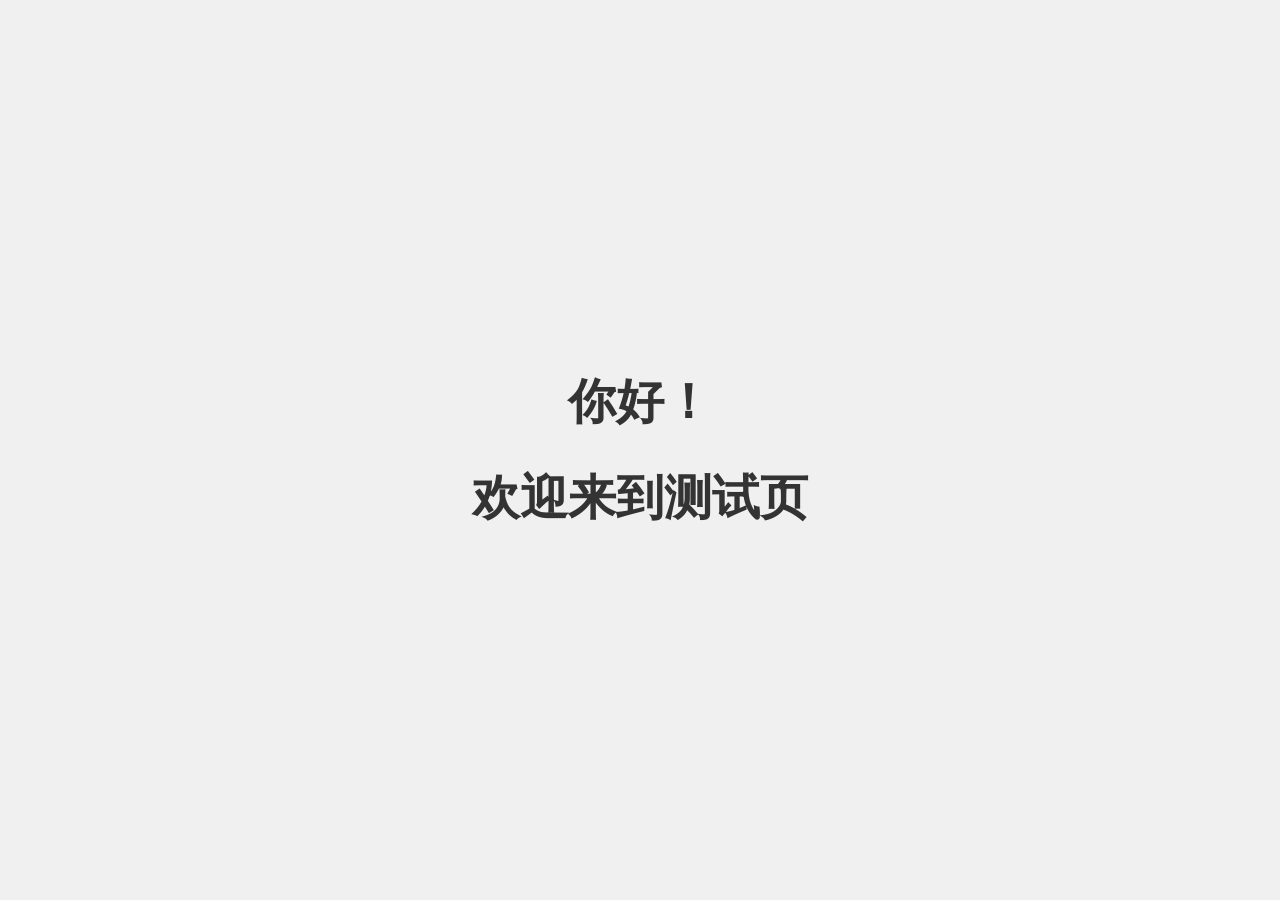
==== index.html @ 502484eb "Update index.html" ====
<!DOCTYPE html>
<html lang="zh-CN">
<head>
    <link rel="stylesheet" href="https://example.com/css/main.css">
    <meta charset="UTF-8">
    <meta name="viewport" content="width=device-width, initial-scale=1.0">
    <title>首页</title>
    <style>
        body, html {
            height: 100%;
            margin: 0;
            font-family: Arial, sans-serif;
            display: flex;
            justify-content: center;
            align-items: center;
            background-color: #f0f0f0;
        }
        .container {
            text-align: center;
        }
        .container h1 {
            font-size: 3em;
            color: #333;
        }
        @media (max-width: 768px) {
            .container h1 {
                font-size: 2em;
            }
        }
        @media (max-width: 480px) {
            .container h1 {
                font-size: 1.5em;
            }
        }
    </style>
</head>
<body>
    <div class="container">
        <h1>你好！</h1>
<h1>欢迎来到测试页</h1>
    </div>
</body>
</html>
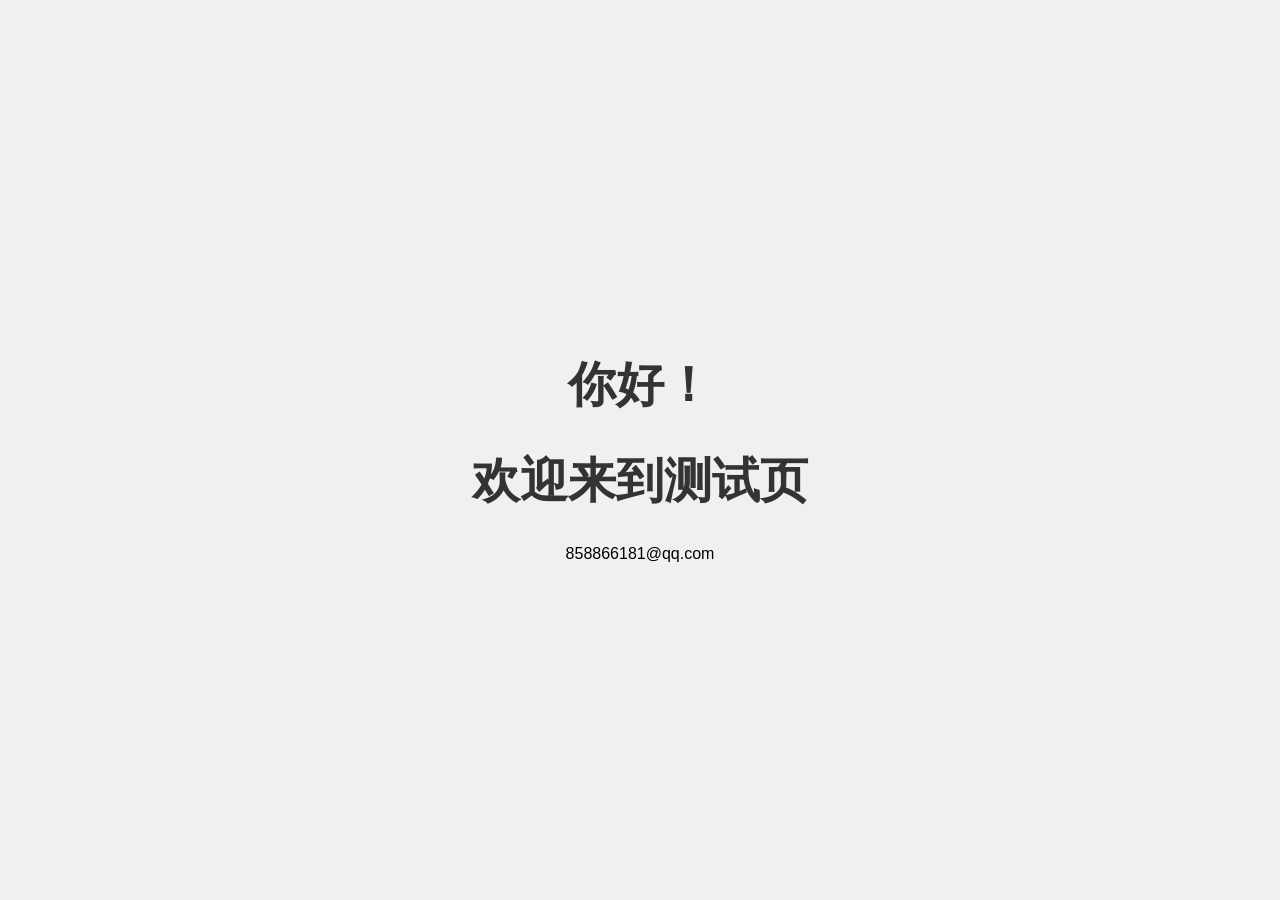
==== commit a58df5ef: "Update index.html" ====
--- a/index.html
+++ b/index.html
@@ -38,6 +38,7 @@
     <div class="container">
         <h1>你好！</h1>
 <h1>欢迎来到测试页</h1>
+        <p>858866181@qq.com</p>
     </div>
 </body>
 </html>
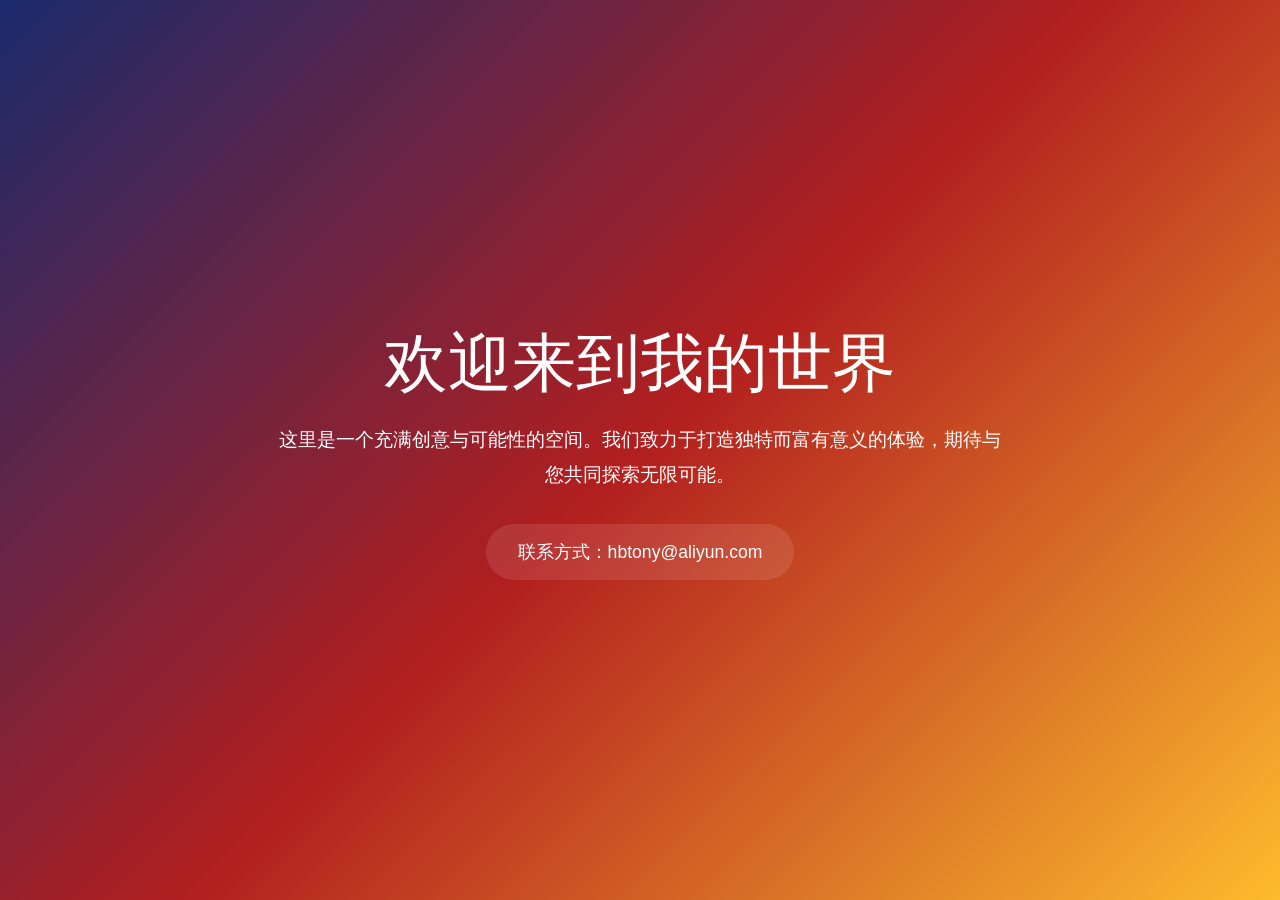
==== commit 25891194: "Add files via upload" ====
--- a/index.html
+++ b/index.html
@@ -1,44 +1,93 @@
-<!DOCTYPE html>
-<html lang="zh-CN">
-<head>
-    <link rel="stylesheet" href="https://example.com/css/main.css">
-    <meta charset="UTF-8">
-    <meta name="viewport" content="width=device-width, initial-scale=1.0">
-    <title>首页</title>
-    <style>
-        body, html {
-            height: 100%;
-            margin: 0;
-            font-family: Arial, sans-serif;
-            display: flex;
-            justify-content: center;
-            align-items: center;
-            background-color: #f0f0f0;
-        }
-        .container {
-            text-align: center;
-        }
-        .container h1 {
-            font-size: 3em;
-            color: #333;
-        }
-        @media (max-width: 768px) {
-            .container h1 {
-                font-size: 2em;
-            }
-        }
-        @media (max-width: 480px) {
-            .container h1 {
-                font-size: 1.5em;
-            }
-        }
-    </style>
-</head>
-<body>
-    <div class="container">
-        <h1>你好！</h1>
-<h1>欢迎来到测试页</h1>
-        <p>858866181@qq.com</p>
-    </div>
-</body>
-</html>
+<!DOCTYPE html>
+<html lang="zh-CN">
+<head>
+    <meta charset="UTF-8">
+    <meta name="viewport" content="width=device-width, initial-scale=1.0">
+    <title>欢迎页面</title>
+    <style>
+        /* 全局样式 */
+        * {
+            margin: 0;
+            padding: 0;
+            box-sizing: border-box;
+            font-family: 'Segoe UI', sans-serif;
+        }
+
+        body {
+            min-height: 100vh;
+            background: linear-gradient(135deg, #1a2a6c, #b21f1f, #fdbb2d);
+            display: flex;
+            justify-content: center;
+            align-items: center;
+            color: white;
+        }
+
+        .container {
+            text-align: center;
+            max-width: 800px;
+            padding: 2rem;
+        }
+
+        h1 {
+            font-size: 4rem;
+            font-weight: 300;
+            margin-bottom: 1rem;
+            animation: fadeIn 2s ease-in-out;
+        }
+
+        p {
+            font-size: 1.2rem;
+            line-height: 1.8;
+            margin-bottom: 2rem;
+            opacity: 0;
+            animation: slideUp 1s ease-in-out 1s forwards;
+        }
+
+        .contact {
+            font-size: 1.1rem;
+            padding: 1rem 2rem;
+            background: rgba(255, 255, 255, 0.1);
+            border-radius: 50px;
+            display: inline-block;
+            opacity: 0;
+            animation: fadeIn 1s ease-in-out 2s forwards;
+        }
+
+        /* 动画效果 */
+        @keyframes fadeIn {
+            from { opacity: 0; }
+            to { opacity: 1; }
+        }
+
+        @keyframes slideUp {
+            from {
+                opacity: 0;
+                transform: translateY(20px);
+            }
+            to {
+                opacity: 1;
+                transform: translateY(0);
+            }
+        }
+
+        /* 响应式设计 */
+        @media (max-width: 768px) {
+            h1 {
+                font-size: 2.5rem;
+            }
+            p {
+                font-size: 1rem;
+            }
+        }
+    </style>
+</head>
+<body>
+    <div class="container">
+        <h1>欢迎来到我的世界</h1>
+        <p>这里是一个充满创意与可能性的空间。我们致力于打造独特而富有意义的体验，期待与您共同探索无限可能。</p>
+        <div class="contact">
+            联系方式：<a href="mailto:hbtony@aliyun.com" style="color: #fff; text-decoration: none;">hbtony@aliyun.com</a>
+        </div>
+    </div>
+</body>
+</html> 
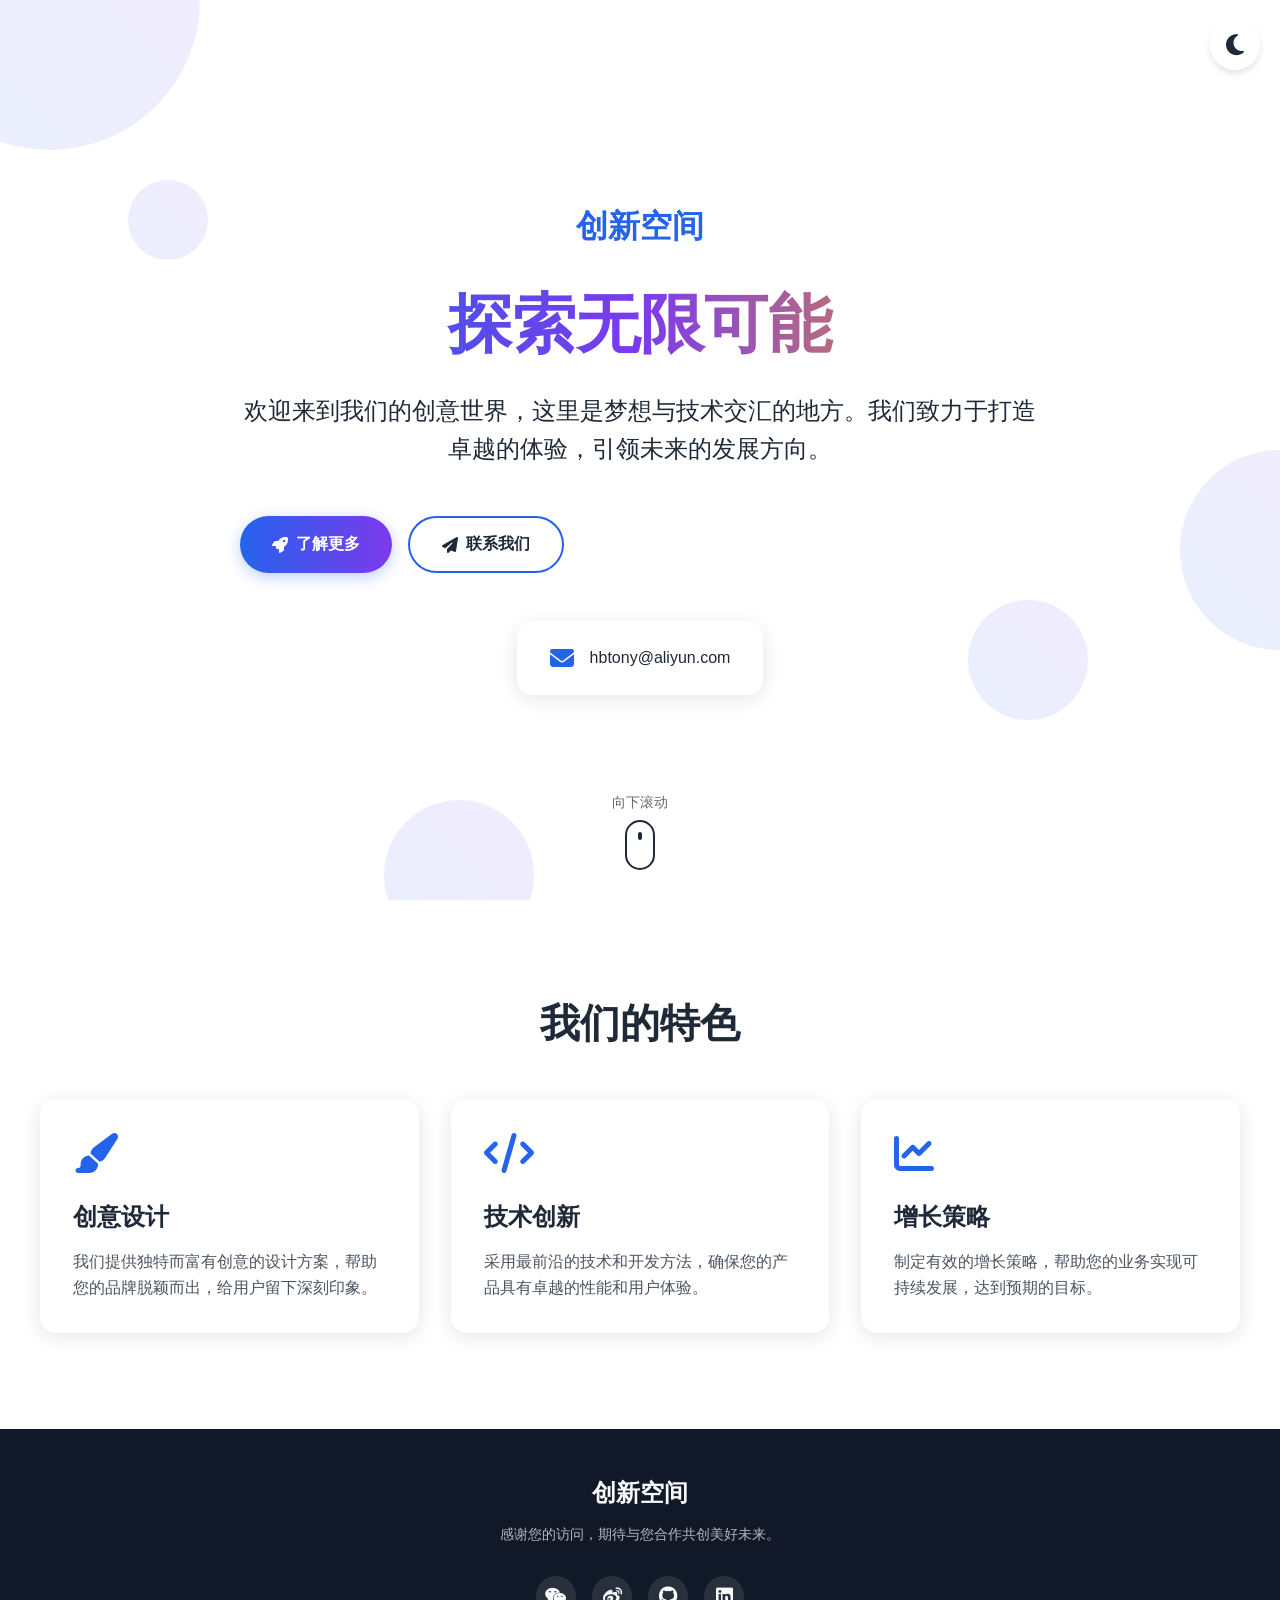
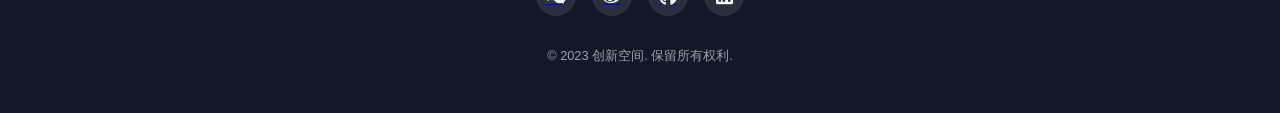
==== commit 4e1842c9: "Add files via upload" ====
--- a/index.html
+++ b/index.html
@@ -3,71 +3,495 @@
 <head>
     <meta charset="UTF-8">
     <meta name="viewport" content="width=device-width, initial-scale=1.0">
-    <title>欢迎页面</title>
+    <title>创新空间 | 欢迎</title>
+    <link rel="stylesheet" href="https://cdnjs.cloudflare.com/ajax/libs/font-awesome/6.4.0/css/all.min.css">
     <style>
-        /* 全局样式 */
+        :root {
+            --primary-color: #2563eb;
+            --secondary-color: #7c3aed;
+            --accent-color: #f59e0b;
+            --text-color: #1f2937;
+            --light-text: #f9fafb;
+            --background: #ffffff;
+            --dark-background: #111827;
+            --transition: all 0.3s ease;
+        }
+
         * {
             margin: 0;
             padding: 0;
             box-sizing: border-box;
-            font-family: 'Segoe UI', sans-serif;
+            font-family: 'Segoe UI', 'PingFang SC', 'Microsoft YaHei', sans-serif;
         }
 
         body {
             min-height: 100vh;
-            background: linear-gradient(135deg, #1a2a6c, #b21f1f, #fdbb2d);
-            display: flex;
+            background-color: var(--background);
+            color: var(--text-color);
+            overflow-x: hidden;
+        }
+
+        .dark-mode {
+            --text-color: #f9fafb;
+            --light-text: #1f2937;
+            --background: #111827;
+            --dark-background: #1f2937;
+        }
+
+        .theme-toggle {
+            position: fixed;
+            top: 20px;
+            right: 20px;
+            z-index: 100;
+            background: rgba(255, 255, 255, 0.1);
+            backdrop-filter: blur(10px);
+            border: none;
+            border-radius: 50%;
+            width: 50px;
+            height: 50px;
+            display: flex;
+            align-items: center;
+            justify-content: center;
+            cursor: pointer;
+            box-shadow: 0 4px 6px rgba(0, 0, 0, 0.1);
+            transition: var(--transition);
+        }
+
+        .theme-toggle:hover {
+            transform: translateY(-2px);
+            box-shadow: 0 6px 8px rgba(0, 0, 0, 0.15);
+        }
+
+        .theme-toggle i {
+            font-size: 1.5rem;
+            color: var(--text-color);
+        }
+
+        header {
+            height: 100vh;
+            display: flex;
+            flex-direction: column;
             justify-content: center;
             align-items: center;
-            color: white;
-        }
-
-        .container {
+            padding: 2rem;
+            position: relative;
+            overflow: hidden;
+        }
+
+        .background-shapes {
+            position: absolute;
+            top: 0;
+            left: 0;
+            width: 100%;
+            height: 100%;
+            z-index: -1;
+            overflow: hidden;
+        }
+
+        .shape {
+            position: absolute;
+            border-radius: 50%;
+            background: linear-gradient(45deg, var(--primary-color), var(--secondary-color));
+            opacity: 0.1;
+            animation: float 15s infinite ease-in-out;
+        }
+
+        .shape:nth-child(1) {
+            width: 300px;
+            height: 300px;
+            top: -150px;
+            left: -100px;
+            animation-delay: 0s;
+        }
+
+        .shape:nth-child(2) {
+            width: 200px;
+            height: 200px;
+            top: 50%;
+            right: -100px;
+            animation-delay: 2s;
+        }
+
+        .shape:nth-child(3) {
+            width: 150px;
+            height: 150px;
+            bottom: -50px;
+            left: 30%;
+            animation-delay: 4s;
+        }
+
+        .shape:nth-child(4) {
+            width: 80px;
+            height: 80px;
+            top: 20%;
+            left: 10%;
+            animation-delay: 6s;
+        }
+
+        .shape:nth-child(5) {
+            width: 120px;
+            height: 120px;
+            bottom: 20%;
+            right: 15%;
+            animation-delay: 8s;
+        }
+
+        @keyframes float {
+            0% {
+                transform: translateY(0) rotate(0deg);
+            }
+            50% {
+                transform: translateY(-20px) rotate(180deg);
+            }
+            100% {
+                transform: translateY(0) rotate(360deg);
+            }
+        }
+
+        .content {
             text-align: center;
             max-width: 800px;
-            padding: 2rem;
+            z-index: 1;
+        }
+
+        .logo {
+            font-size: 2rem;
+            font-weight: 700;
+            color: var(--primary-color);
+            margin-bottom: 2rem;
+            position: relative;
+            display: inline-block;
+        }
+
+        .logo::after {
+            content: '';
+            position: absolute;
+            bottom: -5px;
+            left: 0;
+            width: 100%;
+            height: 3px;
+            background: linear-gradient(90deg, var(--primary-color), var(--secondary-color));
+            transform: scaleX(0);
+            transform-origin: left;
+            transition: transform 0.5s ease;
+        }
+
+        .logo:hover::after {
+            transform: scaleX(1);
         }
 
         h1 {
             font-size: 4rem;
-            font-weight: 300;
-            margin-bottom: 1rem;
-            animation: fadeIn 2s ease-in-out;
-        }
-
-        p {
-            font-size: 1.2rem;
-            line-height: 1.8;
-            margin-bottom: 2rem;
+            font-weight: 800;
+            margin-bottom: 1.5rem;
+            background: linear-gradient(90deg, var(--primary-color), var(--secondary-color), var(--accent-color));
+            -webkit-background-clip: text;
+            background-clip: text;
+            color: transparent;
             opacity: 0;
-            animation: slideUp 1s ease-in-out 1s forwards;
-        }
-
-        .contact {
-            font-size: 1.1rem;
-            padding: 1rem 2rem;
-            background: rgba(255, 255, 255, 0.1);
-            border-radius: 50px;
-            display: inline-block;
+            transform: translateY(20px);
+            animation: fadeInUp 1s ease forwards;
+        }
+
+        .subtitle {
+            font-size: 1.5rem;
+            line-height: 1.6;
+            margin-bottom: 3rem;
+            color: var(--text-color);
+            opacity: 0.9;
             opacity: 0;
-            animation: fadeIn 1s ease-in-out 2s forwards;
-        }
-
-        /* 动画效果 */
-        @keyframes fadeIn {
-            from { opacity: 0; }
-            to { opacity: 1; }
-        }
-
-        @keyframes slideUp {
-            from {
-                opacity: 0;
-                transform: translateY(20px);
-            }
+            transform: translateY(20px);
+            animation: fadeInUp 1s ease 0.3s forwards;
+        }
+
+        @keyframes fadeInUp {
             to {
                 opacity: 1;
                 transform: translateY(0);
             }
+        }
+
+        .cta-container {
+            display: flex;
+            gap: 1rem;
+            margin-bottom: 3rem;
+            opacity: 0;
+            transform: translateY(20px);
+            animation: fadeInUp 1s ease 0.6s forwards;
+        }
+
+        .cta-button {
+            padding: 1rem 2rem;
+            border-radius: 50px;
+            font-size: 1rem;
+            font-weight: 600;
+            text-decoration: none;
+            transition: var(--transition);
+            cursor: pointer;
+            display: flex;
+            align-items: center;
+            gap: 0.5rem;
+        }
+
+        .primary-button {
+            background: linear-gradient(90deg, var(--primary-color), var(--secondary-color));
+            color: white;
+            box-shadow: 0 4px 15px rgba(37, 99, 235, 0.3);
+        }
+
+        .primary-button:hover {
+            transform: translateY(-3px);
+            box-shadow: 0 8px 20px rgba(37, 99, 235, 0.4);
+        }
+
+        .secondary-button {
+            background: transparent;
+            color: var(--text-color);
+            border: 2px solid var(--primary-color);
+        }
+
+        .secondary-button:hover {
+            background: rgba(37, 99, 235, 0.1);
+            transform: translateY(-3px);
+        }
+
+        .contact-info {
+            background: rgba(255, 255, 255, 0.1);
+            backdrop-filter: blur(10px);
+            padding: 1.5rem 2rem;
+            border-radius: 16px;
+            display: inline-flex;
+            align-items: center;
+            gap: 1rem;
+            box-shadow: 0 4px 20px rgba(0, 0, 0, 0.1);
+            transition: var(--transition);
+            opacity: 0;
+            transform: translateY(20px);
+            animation: fadeInUp 1s ease 0.9s forwards;
+            border: 1px solid rgba(255, 255, 255, 0.1);
+        }
+
+        .dark-mode .contact-info {
+            background: rgba(31, 41, 55, 0.5);
+        }
+
+        .contact-info:hover {
+            transform: translateY(-5px);
+            box-shadow: 0 8px 30px rgba(0, 0, 0, 0.15);
+        }
+
+        .contact-info i {
+            font-size: 1.5rem;
+            color: var(--primary-color);
+        }
+
+        .contact-info a {
+            color: var(--text-color);
+            text-decoration: none;
+            font-weight: 500;
+            transition: var(--transition);
+        }
+
+        .contact-info a:hover {
+            color: var(--primary-color);
+        }
+
+        .scroll-indicator {
+            position: absolute;
+            bottom: 30px;
+            left: 50%;
+            transform: translateX(-50%);
+            display: flex;
+            flex-direction: column;
+            align-items: center;
+            gap: 0.5rem;
+            opacity: 0;
+            animation: fadeIn 1s ease 1.2s forwards;
+        }
+
+        .scroll-indicator p {
+            font-size: 0.9rem;
+            opacity: 0.7;
+        }
+
+        .scroll-indicator .mouse {
+            width: 30px;
+            height: 50px;
+            border: 2px solid var(--text-color);
+            border-radius: 20px;
+            display: flex;
+            justify-content: center;
+            padding-top: 10px;
+        }
+
+        .scroll-indicator .wheel {
+            width: 4px;
+            height: 8px;
+            background-color: var(--text-color);
+            border-radius: 2px;
+            animation: scroll 1.5s infinite;
+        }
+
+        @keyframes scroll {
+            0% {
+                transform: translateY(0);
+                opacity: 1;
+            }
+            100% {
+                transform: translateY(15px);
+                opacity: 0;
+            }
+        }
+
+        @keyframes fadeIn {
+            to {
+                opacity: 1;
+            }
+        }
+
+        section {
+            padding: 6rem 2rem;
+            display: flex;
+            flex-direction: column;
+            align-items: center;
+            position: relative;
+        }
+
+        .features {
+            background-color: var(--background);
+            position: relative;
+        }
+
+        .section-title {
+            font-size: 2.5rem;
+            font-weight: 700;
+            margin-bottom: 3rem;
+            text-align: center;
+            color: var(--text-color);
+        }
+
+        .features-grid {
+            display: grid;
+            grid-template-columns: repeat(auto-fit, minmax(300px, 1fr));
+            gap: 2rem;
+            max-width: 1200px;
+            width: 100%;
+        }
+
+        .feature-card {
+            background: var(--background);
+            border-radius: 16px;
+            padding: 2rem;
+            box-shadow: 0 4px 20px rgba(0, 0, 0, 0.1);
+            transition: var(--transition);
+            position: relative;
+            overflow: hidden;
+            z-index: 1;
+            border: 1px solid rgba(255, 255, 255, 0.1);
+        }
+
+        .dark-mode .feature-card {
+            background: var(--dark-background);
+        }
+
+        .feature-card::before {
+            content: '';
+            position: absolute;
+            top: 0;
+            left: 0;
+            width: 100%;
+            height: 100%;
+            background: linear-gradient(45deg, var(--primary-color), var(--secondary-color));
+            opacity: 0;
+            z-index: -1;
+            transition: var(--transition);
+        }
+
+        .feature-card:hover {
+            transform: translateY(-10px);
+            box-shadow: 0 10px 30px rgba(0, 0, 0, 0.15);
+        }
+
+        .feature-card:hover::before {
+            opacity: 0.05;
+        }
+
+        .feature-icon {
+            font-size: 2.5rem;
+            color: var(--primary-color);
+            margin-bottom: 1.5rem;
+        }
+
+        .feature-title {
+            font-size: 1.5rem;
+            font-weight: 600;
+            margin-bottom: 1rem;
+            color: var(--text-color);
+        }
+
+        .feature-description {
+            font-size: 1rem;
+            line-height: 1.6;
+            color: var(--text-color);
+            opacity: 0.8;
+        }
+
+        footer {
+            background-color: var(--dark-background);
+            color: var(--light-text);
+            padding: 3rem 2rem;
+            text-align: center;
+        }
+
+        .footer-content {
+            max-width: 800px;
+            margin: 0 auto;
+        }
+
+        .footer-logo {
+            font-size: 1.5rem;
+            font-weight: 700;
+            color: var(--light-text);
+            margin-bottom: 1rem;
+        }
+
+        .footer-text {
+            font-size: 0.9rem;
+            opacity: 0.7;
+            margin-bottom: 2rem;
+        }
+
+        .social-links {
+            display: flex;
+            justify-content: center;
+            gap: 1rem;
+            margin-bottom: 2rem;
+        }
+
+        .social-link {
+            width: 40px;
+            height: 40px;
+            border-radius: 50%;
+            background: rgba(255, 255, 255, 0.1);
+            display: flex;
+            align-items: center;
+            justify-content: center;
+            transition: var(--transition);
+        }
+
+        .social-link:hover {
+            background: var(--primary-color);
+            transform: translateY(-3px);
+        }
+
+        .social-link i {
+            color: var(--light-text);
+            font-size: 1.2rem;
+        }
+
+        .copyright {
+            font-size: 0.8rem;
+            opacity: 0.6;
         }
 
         /* 响应式设计 */
@@ -75,19 +499,198 @@
             h1 {
                 font-size: 2.5rem;
             }
-            p {
-                font-size: 1rem;
+            
+            .subtitle {
+                font-size: 1.1rem;
+            }
+            
+            .cta-container {
+                flex-direction: column;
+            }
+            
+            .feature-card {
+                padding: 1.5rem;
+            }
+            
+            .section-title {
+                font-size: 2rem;
+            }
+        }
+
+        @media (max-width: 480px) {
+            h1 {
+                font-size: 2rem;
+            }
+            
+            .logo {
+                font-size: 1.5rem;
+            }
+            
+            .contact-info {
+                padding: 1rem 1.5rem;
             }
         }
     </style>
 </head>
 <body>
-    <div class="container">
-        <h1>欢迎来到我的世界</h1>
-        <p>这里是一个充满创意与可能性的空间。我们致力于打造独特而富有意义的体验，期待与您共同探索无限可能。</p>
-        <div class="contact">
-            联系方式：<a href="mailto:hbtony@aliyun.com" style="color: #fff; text-decoration: none;">hbtony@aliyun.com</a>
+    <button class="theme-toggle" aria-label="切换深色/浅色模式">
+        <i class="fas fa-moon"></i>
+    </button>
+
+    <header>
+        <div class="background-shapes">
+            <div class="shape"></div>
+            <div class="shape"></div>
+            <div class="shape"></div>
+            <div class="shape"></div>
+            <div class="shape"></div>
         </div>
-    </div>
+
+        <div class="content">
+            <div class="logo">创新空间</div>
+            <h1>探索无限可能</h1>
+            <p class="subtitle">欢迎来到我们的创意世界，这里是梦想与技术交汇的地方。我们致力于打造卓越的体验，引领未来的发展方向。</p>
+            
+            <div class="cta-container">
+                <a href="#features" class="cta-button primary-button">
+                    <i class="fas fa-rocket"></i> 了解更多
+                </a>
+                <a href="#contact" class="cta-button secondary-button">
+                    <i class="fas fa-paper-plane"></i> 联系我们
+                </a>
+            </div>
+            
+            <div class="contact-info">
+                <i class="fas fa-envelope"></i>
+                <a href="mailto:hbtony@aliyun.com">hbtony@aliyun.com</a>
+            </div>
+        </div>
+
+        <div class="scroll-indicator">
+            <p>向下滚动</p>
+            <div class="mouse">
+                <div class="wheel"></div>
+            </div>
+        </div>
+    </header>
+
+    <section id="features" class="features">
+        <h2 class="section-title">我们的特色</h2>
+        <div class="features-grid">
+            <div class="feature-card">
+                <div class="feature-icon">
+                    <i class="fas fa-paint-brush"></i>
+                </div>
+                <h3 class="feature-title">创意设计</h3>
+                <p class="feature-description">我们提供独特而富有创意的设计方案，帮助您的品牌脱颖而出，给用户留下深刻印象。</p>
+            </div>
+            
+            <div class="feature-card">
+                <div class="feature-icon">
+                    <i class="fas fa-code"></i>
+                </div>
+                <h3 class="feature-title">技术创新</h3>
+                <p class="feature-description">采用最前沿的技术和开发方法，确保您的产品具有卓越的性能和用户体验。</p>
+            </div>
+            
+            <div class="feature-card">
+                <div class="feature-icon">
+                    <i class="fas fa-chart-line"></i>
+                </div>
+                <h3 class="feature-title">增长策略</h3>
+                <p class="feature-description">制定有效的增长策略，帮助您的业务实现可持续发展，达到预期的目标。</p>
+            </div>
+        </div>
+    </section>
+
+    <footer>
+        <div class="footer-content">
+            <div class="footer-logo">创新空间</div>
+            <p class="footer-text">感谢您的访问，期待与您合作共创美好未来。</p>
+            
+            <div class="social-links">
+                <a href="#" class="social-link" aria-label="微信">
+                    <i class="fab fa-weixin"></i>
+                </a>
+                <a href="#" class="social-link" aria-label="微博">
+                    <i class="fab fa-weibo"></i>
+                </a>
+                <a href="#" class="social-link" aria-label="GitHub">
+                    <i class="fab fa-github"></i>
+                </a>
+                <a href="#" class="social-link" aria-label="LinkedIn">
+                    <i class="fab fa-linkedin"></i>
+                </a>
+            </div>
+            
+            <p class="copyright">&copy; 2023 创新空间. 保留所有权利.</p>
+        </div>
+    </footer>
+
+    <script>
+        // 深色/浅色模式切换
+        const themeToggle = document.querySelector('.theme-toggle');
+        const body = document.body;
+        const themeIcon = document.querySelector('.theme-toggle i');
+
+        // 检查本地存储中的主题偏好
+        const savedTheme = localStorage.getItem('theme');
+        if (savedTheme === 'dark') {
+            body.classList.add('dark-mode');
+            themeIcon.classList.replace('fa-moon', 'fa-sun');
+        }
+
+        themeToggle.addEventListener('click', () => {
+            body.classList.toggle('dark-mode');
+            
+            // 更新图标
+            if (body.classList.contains('dark-mode')) {
+                themeIcon.classList.replace('fa-moon', 'fa-sun');
+                localStorage.setItem('theme', 'dark');
+            } else {
+                themeIcon.classList.replace('fa-sun', 'fa-moon');
+                localStorage.setItem('theme', 'light');
+            }
+        });
+
+        // 平滑滚动
+        document.querySelectorAll('a[href^="#"]').forEach(anchor => {
+            anchor.addEventListener('click', function(e) {
+                e.preventDefault();
+                
+                const targetId = this.getAttribute('href');
+                const targetElement = document.querySelector(targetId);
+                
+                if (targetElement) {
+                    window.scrollTo({
+                        top: targetElement.offsetTop,
+                        behavior: 'smooth'
+                    });
+                }
+            });
+        });
+
+        // 滚动动画
+        const observerOptions = {
+            threshold: 0.1
+        };
+
+        const observer = new IntersectionObserver((entries) => {
+            entries.forEach(entry => {
+                if (entry.isIntersecting) {
+                    entry.target.style.opacity = '1';
+                    entry.target.style.transform = 'translateY(0)';
+                }
+            });
+        }, observerOptions);
+
+        // 观察特性卡片
+        document.querySelectorAll('.feature-card').forEach(card => {
+            card.style.opacity = '0';
+            card.style.transform = 'translateY(20px)';
+            card.style.transition = 'opacity 0.5s ease, transform 0.5s ease';
+            observer.observe(card);
+        });
+    </script>
 </body>
 </html> 
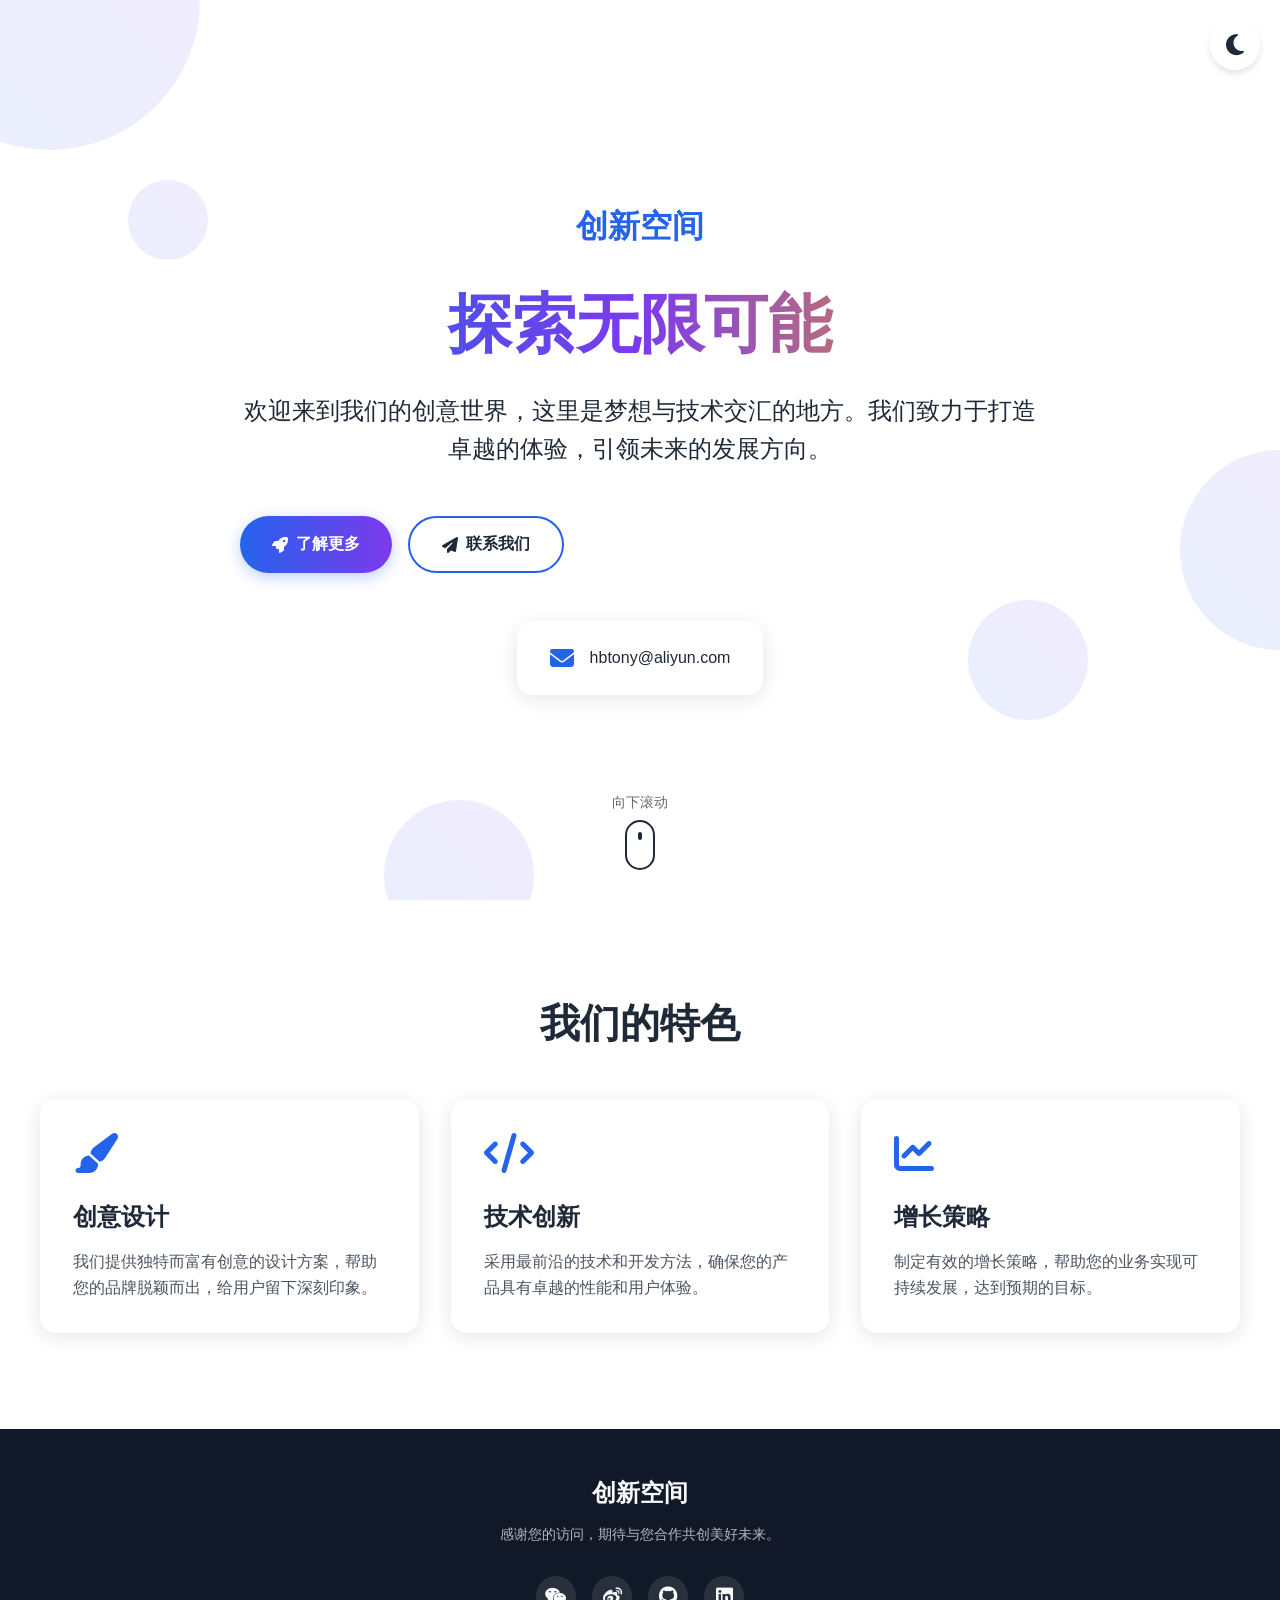
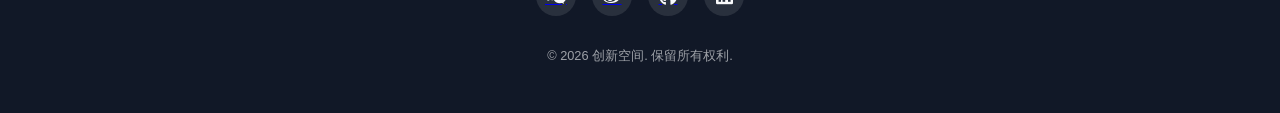
==== commit 4e598c17: "Update year to 2026" ====
--- a/index.html
+++ b/index.html
@@ -623,7 +623,7 @@
                 </a>
             </div>
             
-            <p class="copyright">&copy; 2023 创新空间. 保留所有权利.</p>
+            <p class="copyright">&copy; 2026 创新空间. 保留所有权利.</p>
         </div>
     </footer>
 
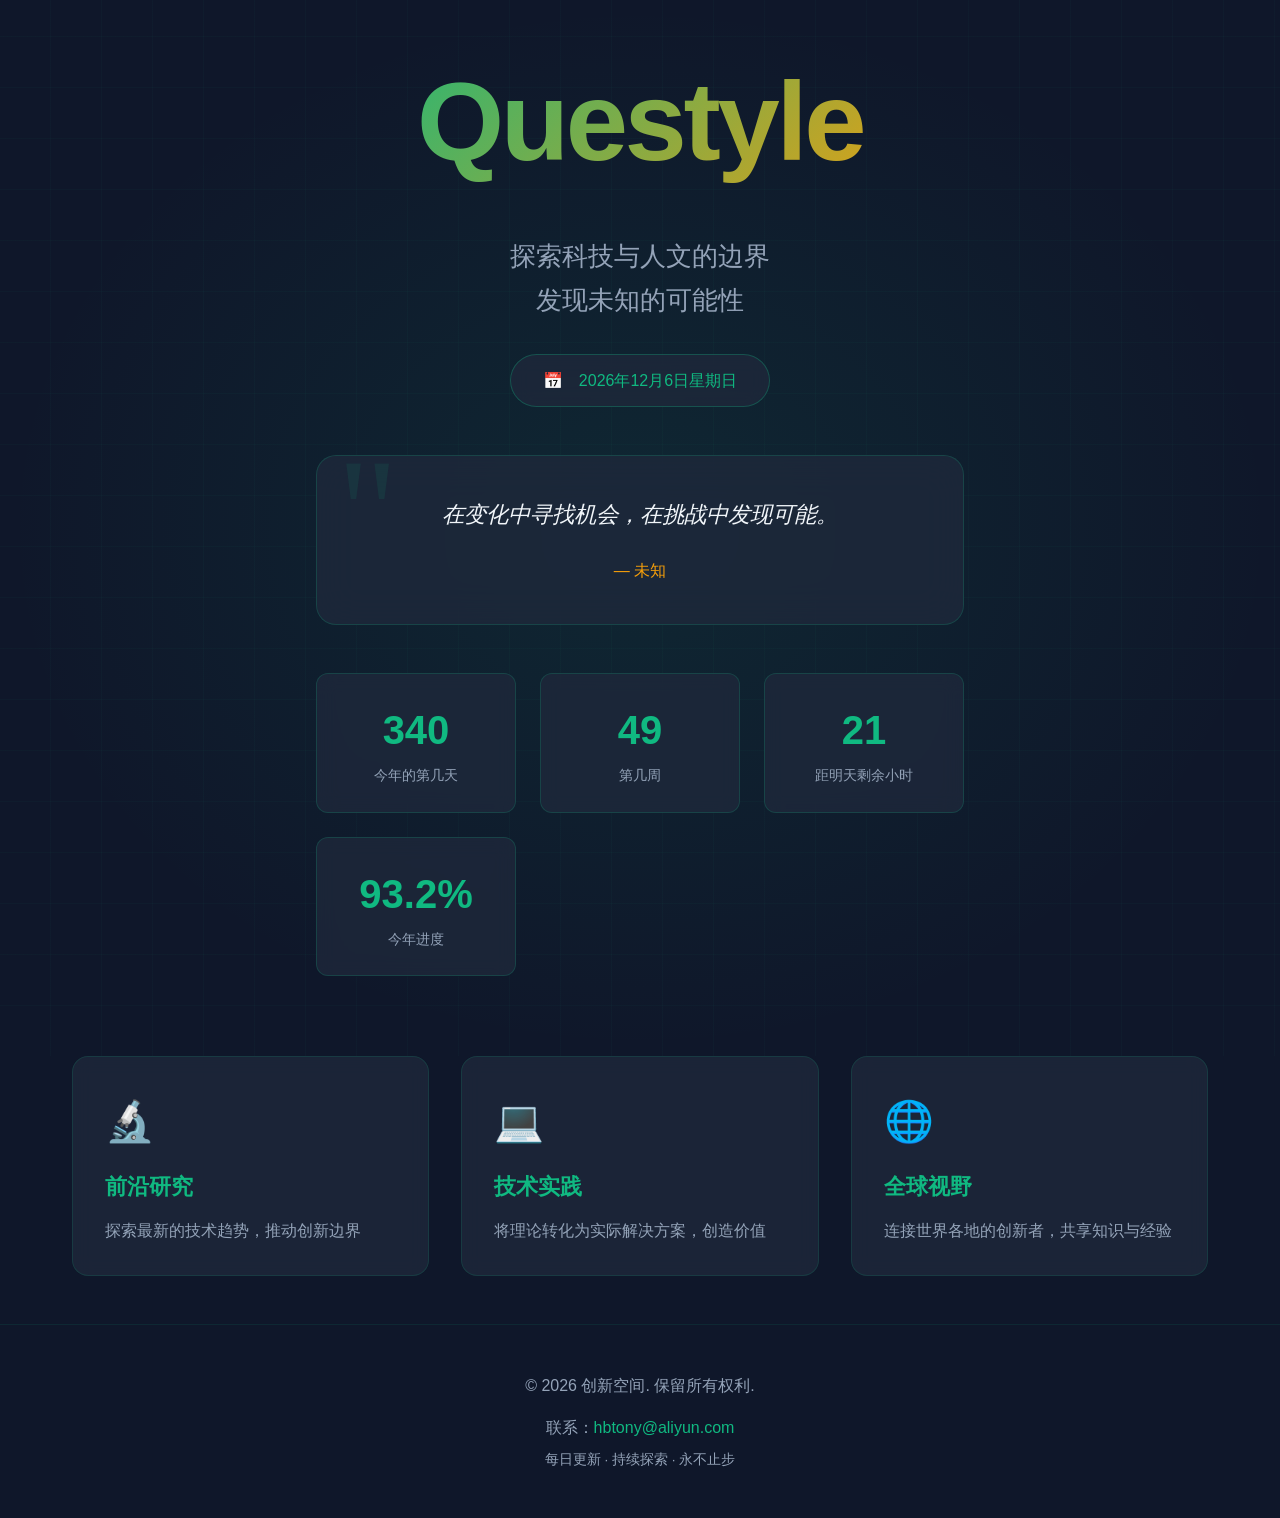
==== commit b883e41b: "✨ 优化首页设计 - 高端科技风格" ====
--- a/index.html
+++ b/index.html
@@ -1,696 +1,363 @@
-<!DOCTYPE html>
-<html lang="zh-CN">
-<head>
-    <meta charset="UTF-8">
-    <meta name="viewport" content="width=device-width, initial-scale=1.0">
-    <title>创新空间 | 欢迎</title>
-    <link rel="stylesheet" href="https://cdnjs.cloudflare.com/ajax/libs/font-awesome/6.4.0/css/all.min.css">
-    <style>
-        :root {
-            --primary-color: #2563eb;
-            --secondary-color: #7c3aed;
-            --accent-color: #f59e0b;
-            --text-color: #1f2937;
-            --light-text: #f9fafb;
-            --background: #ffffff;
-            --dark-background: #111827;
-            --transition: all 0.3s ease;
-        }
-
-        * {
-            margin: 0;
-            padding: 0;
-            box-sizing: border-box;
-            font-family: 'Segoe UI', 'PingFang SC', 'Microsoft YaHei', sans-serif;
-        }
-
-        body {
-            min-height: 100vh;
-            background-color: var(--background);
-            color: var(--text-color);
-            overflow-x: hidden;
-        }
-
-        .dark-mode {
-            --text-color: #f9fafb;
-            --light-text: #1f2937;
-            --background: #111827;
-            --dark-background: #1f2937;
-        }
-
-        .theme-toggle {
-            position: fixed;
-            top: 20px;
-            right: 20px;
-            z-index: 100;
-            background: rgba(255, 255, 255, 0.1);
-            backdrop-filter: blur(10px);
-            border: none;
-            border-radius: 50%;
-            width: 50px;
-            height: 50px;
-            display: flex;
-            align-items: center;
-            justify-content: center;
-            cursor: pointer;
-            box-shadow: 0 4px 6px rgba(0, 0, 0, 0.1);
-            transition: var(--transition);
-        }
-
-        .theme-toggle:hover {
-            transform: translateY(-2px);
-            box-shadow: 0 6px 8px rgba(0, 0, 0, 0.15);
-        }
-
-        .theme-toggle i {
-            font-size: 1.5rem;
-            color: var(--text-color);
-        }
-
-        header {
-            height: 100vh;
-            display: flex;
-            flex-direction: column;
-            justify-content: center;
-            align-items: center;
-            padding: 2rem;
-            position: relative;
-            overflow: hidden;
-        }
-
-        .background-shapes {
-            position: absolute;
-            top: 0;
-            left: 0;
-            width: 100%;
-            height: 100%;
-            z-index: -1;
-            overflow: hidden;
-        }
-
-        .shape {
-            position: absolute;
-            border-radius: 50%;
-            background: linear-gradient(45deg, var(--primary-color), var(--secondary-color));
-            opacity: 0.1;
-            animation: float 15s infinite ease-in-out;
-        }
-
-        .shape:nth-child(1) {
-            width: 300px;
-            height: 300px;
-            top: -150px;
-            left: -100px;
-            animation-delay: 0s;
-        }
-
-        .shape:nth-child(2) {
-            width: 200px;
-            height: 200px;
-            top: 50%;
-            right: -100px;
-            animation-delay: 2s;
-        }
-
-        .shape:nth-child(3) {
-            width: 150px;
-            height: 150px;
-            bottom: -50px;
-            left: 30%;
-            animation-delay: 4s;
-        }
-
-        .shape:nth-child(4) {
-            width: 80px;
-            height: 80px;
-            top: 20%;
-            left: 10%;
-            animation-delay: 6s;
-        }
-
-        .shape:nth-child(5) {
-            width: 120px;
-            height: 120px;
-            bottom: 20%;
-            right: 15%;
-            animation-delay: 8s;
-        }
-
-        @keyframes float {
-            0% {
-                transform: translateY(0) rotate(0deg);
-            }
-            50% {
-                transform: translateY(-20px) rotate(180deg);
-            }
-            100% {
-                transform: translateY(0) rotate(360deg);
-            }
-        }
-
-        .content {
-            text-align: center;
-            max-width: 800px;
-            z-index: 1;
-        }
-
-        .logo {
-            font-size: 2rem;
-            font-weight: 700;
-            color: var(--primary-color);
-            margin-bottom: 2rem;
-            position: relative;
-            display: inline-block;
-        }
-
-        .logo::after {
-            content: '';
-            position: absolute;
-            bottom: -5px;
-            left: 0;
-            width: 100%;
-            height: 3px;
-            background: linear-gradient(90deg, var(--primary-color), var(--secondary-color));
-            transform: scaleX(0);
-            transform-origin: left;
-            transition: transform 0.5s ease;
-        }
-
-        .logo:hover::after {
-            transform: scaleX(1);
-        }
-
-        h1 {
-            font-size: 4rem;
-            font-weight: 800;
-            margin-bottom: 1.5rem;
-            background: linear-gradient(90deg, var(--primary-color), var(--secondary-color), var(--accent-color));
-            -webkit-background-clip: text;
-            background-clip: text;
-            color: transparent;
-            opacity: 0;
-            transform: translateY(20px);
-            animation: fadeInUp 1s ease forwards;
-        }
-
-        .subtitle {
-            font-size: 1.5rem;
-            line-height: 1.6;
-            margin-bottom: 3rem;
-            color: var(--text-color);
-            opacity: 0.9;
-            opacity: 0;
-            transform: translateY(20px);
-            animation: fadeInUp 1s ease 0.3s forwards;
-        }
-
-        @keyframes fadeInUp {
-            to {
-                opacity: 1;
-                transform: translateY(0);
-            }
-        }
-
-        .cta-container {
-            display: flex;
-            gap: 1rem;
-            margin-bottom: 3rem;
-            opacity: 0;
-            transform: translateY(20px);
-            animation: fadeInUp 1s ease 0.6s forwards;
-        }
-
-        .cta-button {
-            padding: 1rem 2rem;
-            border-radius: 50px;
-            font-size: 1rem;
-            font-weight: 600;
-            text-decoration: none;
-            transition: var(--transition);
-            cursor: pointer;
-            display: flex;
-            align-items: center;
-            gap: 0.5rem;
-        }
-
-        .primary-button {
-            background: linear-gradient(90deg, var(--primary-color), var(--secondary-color));
-            color: white;
-            box-shadow: 0 4px 15px rgba(37, 99, 235, 0.3);
-        }
-
-        .primary-button:hover {
-            transform: translateY(-3px);
-            box-shadow: 0 8px 20px rgba(37, 99, 235, 0.4);
-        }
-
-        .secondary-button {
-            background: transparent;
-            color: var(--text-color);
-            border: 2px solid var(--primary-color);
-        }
-
-        .secondary-button:hover {
-            background: rgba(37, 99, 235, 0.1);
-            transform: translateY(-3px);
-        }
-
-        .contact-info {
-            background: rgba(255, 255, 255, 0.1);
-            backdrop-filter: blur(10px);
-            padding: 1.5rem 2rem;
-            border-radius: 16px;
-            display: inline-flex;
-            align-items: center;
-            gap: 1rem;
-            box-shadow: 0 4px 20px rgba(0, 0, 0, 0.1);
-            transition: var(--transition);
-            opacity: 0;
-            transform: translateY(20px);
-            animation: fadeInUp 1s ease 0.9s forwards;
-            border: 1px solid rgba(255, 255, 255, 0.1);
-        }
-
-        .dark-mode .contact-info {
-            background: rgba(31, 41, 55, 0.5);
-        }
-
-        .contact-info:hover {
-            transform: translateY(-5px);
-            box-shadow: 0 8px 30px rgba(0, 0, 0, 0.15);
-        }
-
-        .contact-info i {
-            font-size: 1.5rem;
-            color: var(--primary-color);
-        }
-
-        .contact-info a {
-            color: var(--text-color);
-            text-decoration: none;
-            font-weight: 500;
-            transition: var(--transition);
-        }
-
-        .contact-info a:hover {
-            color: var(--primary-color);
-        }
-
-        .scroll-indicator {
-            position: absolute;
-            bottom: 30px;
-            left: 50%;
-            transform: translateX(-50%);
-            display: flex;
-            flex-direction: column;
-            align-items: center;
-            gap: 0.5rem;
-            opacity: 0;
-            animation: fadeIn 1s ease 1.2s forwards;
-        }
-
-        .scroll-indicator p {
-            font-size: 0.9rem;
-            opacity: 0.7;
-        }
-
-        .scroll-indicator .mouse {
-            width: 30px;
-            height: 50px;
-            border: 2px solid var(--text-color);
-            border-radius: 20px;
-            display: flex;
-            justify-content: center;
-            padding-top: 10px;
-        }
-
-        .scroll-indicator .wheel {
-            width: 4px;
-            height: 8px;
-            background-color: var(--text-color);
-            border-radius: 2px;
-            animation: scroll 1.5s infinite;
-        }
-
-        @keyframes scroll {
-            0% {
-                transform: translateY(0);
-                opacity: 1;
-            }
-            100% {
-                transform: translateY(15px);
-                opacity: 0;
-            }
-        }
-
-        @keyframes fadeIn {
-            to {
-                opacity: 1;
-            }
-        }
-
-        section {
-            padding: 6rem 2rem;
-            display: flex;
-            flex-direction: column;
-            align-items: center;
-            position: relative;
-        }
-
-        .features {
-            background-color: var(--background);
-            position: relative;
-        }
-
-        .section-title {
-            font-size: 2.5rem;
-            font-weight: 700;
-            margin-bottom: 3rem;
-            text-align: center;
-            color: var(--text-color);
-        }
-
-        .features-grid {
-            display: grid;
-            grid-template-columns: repeat(auto-fit, minmax(300px, 1fr));
-            gap: 2rem;
-            max-width: 1200px;
-            width: 100%;
-        }
-
-        .feature-card {
-            background: var(--background);
-            border-radius: 16px;
-            padding: 2rem;
-            box-shadow: 0 4px 20px rgba(0, 0, 0, 0.1);
-            transition: var(--transition);
-            position: relative;
-            overflow: hidden;
-            z-index: 1;
-            border: 1px solid rgba(255, 255, 255, 0.1);
-        }
-
-        .dark-mode .feature-card {
-            background: var(--dark-background);
-        }
-
-        .feature-card::before {
-            content: '';
-            position: absolute;
-            top: 0;
-            left: 0;
-            width: 100%;
-            height: 100%;
-            background: linear-gradient(45deg, var(--primary-color), var(--secondary-color));
-            opacity: 0;
-            z-index: -1;
-            transition: var(--transition);
-        }
-
-        .feature-card:hover {
-            transform: translateY(-10px);
-            box-shadow: 0 10px 30px rgba(0, 0, 0, 0.15);
-        }
-
-        .feature-card:hover::before {
-            opacity: 0.05;
-        }
-
-        .feature-icon {
-            font-size: 2.5rem;
-            color: var(--primary-color);
-            margin-bottom: 1.5rem;
-        }
-
-        .feature-title {
-            font-size: 1.5rem;
-            font-weight: 600;
-            margin-bottom: 1rem;
-            color: var(--text-color);
-        }
-
-        .feature-description {
-            font-size: 1rem;
-            line-height: 1.6;
-            color: var(--text-color);
-            opacity: 0.8;
-        }
-
-        footer {
-            background-color: var(--dark-background);
-            color: var(--light-text);
-            padding: 3rem 2rem;
-            text-align: center;
-        }
-
-        .footer-content {
-            max-width: 800px;
-            margin: 0 auto;
-        }
-
-        .footer-logo {
-            font-size: 1.5rem;
-            font-weight: 700;
-            color: var(--light-text);
-            margin-bottom: 1rem;
-        }
-
-        .footer-text {
-            font-size: 0.9rem;
-            opacity: 0.7;
-            margin-bottom: 2rem;
-        }
-
-        .social-links {
-            display: flex;
-            justify-content: center;
-            gap: 1rem;
-            margin-bottom: 2rem;
-        }
-
-        .social-link {
-            width: 40px;
-            height: 40px;
-            border-radius: 50%;
-            background: rgba(255, 255, 255, 0.1);
-            display: flex;
-            align-items: center;
-            justify-content: center;
-            transition: var(--transition);
-        }
-
-        .social-link:hover {
-            background: var(--primary-color);
-            transform: translateY(-3px);
-        }
-
-        .social-link i {
-            color: var(--light-text);
-            font-size: 1.2rem;
-        }
-
-        .copyright {
-            font-size: 0.8rem;
-            opacity: 0.6;
-        }
-
-        /* 响应式设计 */
-        @media (max-width: 768px) {
-            h1 {
-                font-size: 2.5rem;
-            }
-            
-            .subtitle {
-                font-size: 1.1rem;
-            }
-            
-            .cta-container {
-                flex-direction: column;
-            }
-            
-            .feature-card {
-                padding: 1.5rem;
-            }
-            
-            .section-title {
-                font-size: 2rem;
-            }
-        }
-
-        @media (max-width: 480px) {
-            h1 {
-                font-size: 2rem;
-            }
-            
-            .logo {
-                font-size: 1.5rem;
-            }
-            
-            .contact-info {
-                padding: 1rem 1.5rem;
-            }
-        }
-    </style>
-</head>
-<body>
-    <button class="theme-toggle" aria-label="切换深色/浅色模式">
-        <i class="fas fa-moon"></i>
-    </button>
-
-    <header>
-        <div class="background-shapes">
-            <div class="shape"></div>
-            <div class="shape"></div>
-            <div class="shape"></div>
-            <div class="shape"></div>
-            <div class="shape"></div>
-        </div>
-
-        <div class="content">
-            <div class="logo">创新空间</div>
-            <h1>探索无限可能</h1>
-            <p class="subtitle">欢迎来到我们的创意世界，这里是梦想与技术交汇的地方。我们致力于打造卓越的体验，引领未来的发展方向。</p>
-            
-            <div class="cta-container">
-                <a href="#features" class="cta-button primary-button">
-                    <i class="fas fa-rocket"></i> 了解更多
-                </a>
-                <a href="#contact" class="cta-button secondary-button">
-                    <i class="fas fa-paper-plane"></i> 联系我们
-                </a>
-            </div>
-            
-            <div class="contact-info">
-                <i class="fas fa-envelope"></i>
-                <a href="mailto:hbtony@aliyun.com">hbtony@aliyun.com</a>
-            </div>
-        </div>
-
-        <div class="scroll-indicator">
-            <p>向下滚动</p>
-            <div class="mouse">
-                <div class="wheel"></div>
-            </div>
-        </div>
-    </header>
-
-    <section id="features" class="features">
-        <h2 class="section-title">我们的特色</h2>
-        <div class="features-grid">
-            <div class="feature-card">
-                <div class="feature-icon">
-                    <i class="fas fa-paint-brush"></i>
-                </div>
-                <h3 class="feature-title">创意设计</h3>
-                <p class="feature-description">我们提供独特而富有创意的设计方案，帮助您的品牌脱颖而出，给用户留下深刻印象。</p>
-            </div>
-            
-            <div class="feature-card">
-                <div class="feature-icon">
-                    <i class="fas fa-code"></i>
-                </div>
-                <h3 class="feature-title">技术创新</h3>
-                <p class="feature-description">采用最前沿的技术和开发方法，确保您的产品具有卓越的性能和用户体验。</p>
-            </div>
-            
-            <div class="feature-card">
-                <div class="feature-icon">
-                    <i class="fas fa-chart-line"></i>
-                </div>
-                <h3 class="feature-title">增长策略</h3>
-                <p class="feature-description">制定有效的增长策略，帮助您的业务实现可持续发展，达到预期的目标。</p>
-            </div>
-        </div>
-    </section>
-
-    <footer>
-        <div class="footer-content">
-            <div class="footer-logo">创新空间</div>
-            <p class="footer-text">感谢您的访问，期待与您合作共创美好未来。</p>
-            
-            <div class="social-links">
-                <a href="#" class="social-link" aria-label="微信">
-                    <i class="fab fa-weixin"></i>
-                </a>
-                <a href="#" class="social-link" aria-label="微博">
-                    <i class="fab fa-weibo"></i>
-                </a>
-                <a href="#" class="social-link" aria-label="GitHub">
-                    <i class="fab fa-github"></i>
-                </a>
-                <a href="#" class="social-link" aria-label="LinkedIn">
-                    <i class="fab fa-linkedin"></i>
-                </a>
-            </div>
-            
-            <p class="copyright">&copy; 2026 创新空间. 保留所有权利.</p>
-        </div>
-    </footer>
-
-    <script>
-        // 深色/浅色模式切换
-        const themeToggle = document.querySelector('.theme-toggle');
-        const body = document.body;
-        const themeIcon = document.querySelector('.theme-toggle i');
-
-        // 检查本地存储中的主题偏好
-        const savedTheme = localStorage.getItem('theme');
-        if (savedTheme === 'dark') {
-            body.classList.add('dark-mode');
-            themeIcon.classList.replace('fa-moon', 'fa-sun');
-        }
-
-        themeToggle.addEventListener('click', () => {
-            body.classList.toggle('dark-mode');
-            
-            // 更新图标
-            if (body.classList.contains('dark-mode')) {
-                themeIcon.classList.replace('fa-moon', 'fa-sun');
-                localStorage.setItem('theme', 'dark');
-            } else {
-                themeIcon.classList.replace('fa-sun', 'fa-moon');
-                localStorage.setItem('theme', 'light');
-            }
-        });
-
-        // 平滑滚动
-        document.querySelectorAll('a[href^="#"]').forEach(anchor => {
-            anchor.addEventListener('click', function(e) {
-                e.preventDefault();
-                
-                const targetId = this.getAttribute('href');
-                const targetElement = document.querySelector(targetId);
-                
-                if (targetElement) {
-                    window.scrollTo({
-                        top: targetElement.offsetTop,
-                        behavior: 'smooth'
-                    });
-                }
-            });
-        });
-
-        // 滚动动画
-        const observerOptions = {
-            threshold: 0.1
-        };
-
-        const observer = new IntersectionObserver((entries) => {
-            entries.forEach(entry => {
-                if (entry.isIntersecting) {
-                    entry.target.style.opacity = '1';
-                    entry.target.style.transform = 'translateY(0)';
-                }
-            });
-        }, observerOptions);
-
-        // 观察特性卡片
-        document.querySelectorAll('.feature-card').forEach(card => {
-            card.style.opacity = '0';
-            card.style.transform = 'translateY(20px)';
-            card.style.transition = 'opacity 0.5s ease, transform 0.5s ease';
-            observer.observe(card);
-        });
-    </script>
-</body>
-</html> +<!DOCTYPE html>
+<html lang="zh-CN">
+<head>
+  <meta charset="UTF-8">
+  <meta name="viewport" content="width=device-width, initial-scale=1.0">
+  <title>Questyle - 探索未知</title>
+  <meta name="description" content="Questyle 创新空间 - 探索科技与人文的边界">
+  <style>
+    :root {
+      --primary: #10b981;
+      --secondary: #059669;
+      --accent: #f59e0b;
+      --bg: #0f172a;
+      --card-bg: rgba(30, 41, 59, 0.8);
+      --text: #f1f5f9;
+      --muted: #94a3b8;
+    }
+    
+    * {
+      margin: 0;
+      padding: 0;
+      box-sizing: border-box;
+    }
+    
+    body {
+      font-family: 'Inter', 'Segoe UI', 'Microsoft YaHei', sans-serif;
+      background: var(--bg);
+      color: var(--text);
+      line-height: 1.6;
+      overflow-x: hidden;
+    }
+    
+    .hero {
+      min-height: 100vh;
+      display: flex;
+      align-items: center;
+      justify-content: center;
+      position: relative;
+      padding: 2rem;
+      background: radial-gradient(ellipse at center, rgba(16, 185, 129, 0.1) 0%, transparent 70%);
+    }
+    
+    .hero::before {
+      content: '';
+      position: absolute;
+      width: 100%;
+      height: 100%;
+      background: 
+        repeating-linear-gradient(
+          90deg,
+          transparent,
+          transparent 50px,
+          rgba(16, 185, 129, 0.03) 50px,
+          rgba(16, 185, 129, 0.03) 51px
+        ),
+        repeating-linear-gradient(
+          0deg,
+          transparent,
+          transparent 50px,
+          rgba(16, 185, 129, 0.03) 50px,
+          rgba(16, 185, 129, 0.03) 51px
+        );
+      animation: gridMove 20s linear infinite;
+    }
+    
+    @keyframes gridMove {
+      from { transform: translate(0, 0); }
+      to { transform: translate(50px, 50px); }
+    }
+    
+    .hero-content {
+      position: relative;
+      z-index: 1;
+      text-align: center;
+      max-width: 900px;
+    }
+    
+    .hero h1 {
+      font-size: clamp(3rem, 10vw, 7rem);
+      font-weight: 800;
+      letter-spacing: -0.03em;
+      margin-bottom: 1.5rem;
+      background: linear-gradient(135deg, var(--primary), var(--accent));
+      -webkit-background-clip: text;
+      -webkit-text-fill-color: transparent;
+      background-clip: text;
+      animation: pulse 4s ease-in-out infinite;
+    }
+    
+    @keyframes pulse {
+      0%, 100% { opacity: 1; }
+      50% { opacity: 0.8; }
+    }
+    
+    .hero p {
+      font-size: clamp(1.2rem, 3vw, 1.6rem);
+      color: var(--muted);
+      margin-bottom: 2rem;
+      line-height: 1.7;
+    }
+    
+    .date-line {
+      display: inline-flex;
+      align-items: center;
+      gap: 1rem;
+      padding: 0.8rem 2rem;
+      background: var(--card-bg);
+      border: 1px solid rgba(16, 185, 129, 0.3);
+      border-radius: 50px;
+      font-size: 1rem;
+      color: var(--primary);
+      margin-bottom: 3rem;
+      backdrop-filter: blur(10px);
+    }
+    
+    .quote-box {
+      background: var(--card-bg);
+      border: 1px solid rgba(16, 185, 129, 0.2);
+      border-radius: 20px;
+      padding: 2.5rem;
+      max-width: 700px;
+      margin: 0 auto 3rem;
+      backdrop-filter: blur(20px);
+      position: relative;
+      overflow: hidden;
+    }
+    
+    .quote-box::before {
+      content: '"';
+      position: absolute;
+      top: -20px;
+      left: 20px;
+      font-size: 150px;
+      color: rgba(16, 185, 129, 0.1);
+      font-family: Georgia, serif;
+      line-height: 1;
+    }
+    
+    .quote-box blockquote {
+      font-size: 1.4rem;
+      font-style: italic;
+      color: var(--text);
+      line-height: 1.7;
+      position: relative;
+      z-index: 1;
+    }
+    
+    .quote-box cite {
+      display: block;
+      margin-top: 1.5rem;
+      color: var(--accent);
+      font-style: normal;
+      font-size: 1rem;
+    }
+    
+    .stats-grid {
+      display: grid;
+      grid-template-columns: repeat(auto-fit, minmax(200px, 1fr));
+      gap: 1.5rem;
+      max-width: 800px;
+      margin: 0 auto 3rem;
+    }
+    
+    .stat-card {
+      background: var(--card-bg);
+      border: 1px solid rgba(16, 185, 129, 0.2);
+      border-radius: 12px;
+      padding: 1.5rem;
+      text-align: center;
+      backdrop-filter: blur(10px);
+    }
+    
+    .stat-number {
+      font-size: 2.5rem;
+      font-weight: 700;
+      color: var(--primary);
+      display: block;
+    }
+    
+    .stat-label {
+      color: var(--muted);
+      font-size: 0.9rem;
+      margin-top: 0.5rem;
+    }
+    
+    .features {
+      display: grid;
+      grid-template-columns: repeat(auto-fit, minmax(280px, 1fr));
+      gap: 2rem;
+      max-width: 1200px;
+      margin: 0 auto 3rem;
+      padding: 0 2rem;
+    }
+    
+    .feature {
+      background: var(--card-bg);
+      border: 1px solid rgba(16, 185, 129, 0.15);
+      border-radius: 16px;
+      padding: 2rem;
+      transition: all 0.3s ease;
+      backdrop-filter: blur(10px);
+    }
+    
+    .feature:hover {
+      border-color: var(--primary);
+      transform: translateY(-5px);
+      box-shadow: 0 10px 40px rgba(16, 185, 129, 0.15);
+    }
+    
+    .feature-icon {
+      font-size: 2.5rem;
+      margin-bottom: 1rem;
+    }
+    
+    .feature h3 {
+      font-size: 1.4rem;
+      color: var(--primary);
+      margin-bottom: 0.8rem;
+    }
+    
+    .feature p {
+      color: var(--muted);
+      line-height: 1.6;
+    }
+    
+    .footer {
+      text-align: center;
+      padding: 3rem 2rem;
+      color: var(--muted);
+      border-top: 1px solid rgba(16, 185, 129, 0.1);
+    }
+    
+    .footer a {
+      color: var(--primary);
+      text-decoration: none;
+    }
+    
+    @media (max-width: 768px) {
+      .stats-grid { grid-template-columns: repeat(2, 1fr); }
+      .quote-box blockquote { font-size: 1.2rem; }
+    }
+  </style>
+</head>
+<body>
+  <div class="hero">
+    <div class="hero-content">
+      <h1>Questyle</h1>
+      <p>探索科技与人文的边界<br>发现未知的可能性</p>
+      
+      <div class="date-line">
+        <span>📅</span>
+        <span id="currentDate"></span>
+      </div>
+      
+      <div class="quote-box">
+        <blockquote id="quoteText">加载中...</blockquote>
+        <cite id="quoteAuthor"></cite>
+      </div>
+      
+      <div class="stats-grid">
+        <div class="stat-card">
+          <span class="stat-number" id="dayOfYear"></span>
+          <span class="stat-label">今年的第几天</span>
+        </div>
+        <div class="stat-card">
+          <span class="stat-number" id="weekNumber"></span>
+          <span class="stat-label">第几周</span>
+        </div>
+        <div class="stat-card">
+          <span class="stat-number" id="hoursLeft"></span>
+          <span class="stat-label">距明天剩余小时</span>
+        </div>
+        <div class="stat-card">
+          <span class="stat-number" id="progressPercent"></span>
+          <span class="stat-label">今年进度</span>
+        </div>
+      </div>
+    </div>
+  </div>
+  
+  <div class="features">
+    <div class="feature">
+      <div class="feature-icon">🔬</div>
+      <h3>前沿研究</h3>
+      <p>探索最新的技术趋势，推动创新边界</p>
+    </div>
+    <div class="feature">
+      <div class="feature-icon">💻</div>
+      <h3>技术实践</h3>
+      <p>将理论转化为实际解决方案，创造价值</p>
+    </div>
+    <div class="feature">
+      <div class="feature-icon">🌐</div>
+      <h3>全球视野</h3>
+      <p>连接世界各地的创新者，共享知识与经验</p>
+    </div>
+  </div>
+  
+  <div class="footer">
+    <p>&copy; 2026 创新空间. 保留所有权利.</p>
+    <p style="margin-top: 1rem;">
+      联系：<a href="mailto:hbtony@aliyun.com">hbtony@aliyun.com</a>
+    </p>
+    <p style="margin-top: 0.5rem; font-size: 0.85rem;">每日更新 · 持续探索 · 永不止步</p>
+  </div>
+
+  <script>
+    const now = new Date();
+    
+    // 日期显示
+    const options = { year: 'numeric', month: 'long', day: 'numeric', weekday: 'long' };
+    document.getElementById('currentDate').textContent = now.toLocaleDateString('zh-CN', options);
+    
+    // 一年中的第几天
+    const start = new Date(now.getFullYear(), 0, 0);
+    const diff = now - start;
+    const oneDay = 1000 * 60 * 60 * 24;
+    const dayOfYear = Math.floor(diff / oneDay);
+    document.getElementById('dayOfYear').textContent = dayOfYear;
+    
+    // 周数
+    const target = new Date(now.valueOf());
+    const dayNr = (now.getDay() + 6) % 7;
+    target.setDate(target.getDate() - dayNr + 3);
+    const firstThursday = target.valueOf();
+    target.setMonth(0, 1);
+    if (target.getDay() !== 4) {
+      target.setMonth(0, 1 + ((4 - target.getDay()) + 7) % 7);
+    }
+    const weekNumber = 1 + Math.ceil((firstThursday - target) / (1000 * 60 * 60 * 24 * 7));
+    document.getElementById('weekNumber').textContent = weekNumber;
+    
+    // 距明天剩余小时
+    const tomorrow = new Date(now);
+    tomorrow.setDate(tomorrow.getDate() + 1);
+    tomorrow.setHours(0, 0, 0, 0);
+    const hoursLeft = Math.ceil((tomorrow - now) / (1000 * 60 * 60));
+    document.getElementById('hoursLeft').textContent = hoursLeft;
+    
+    // 今年进度
+    const isLeap = (year) => (year % 4 === 0 && year % 100 !== 0) || (year % 400 === 0);
+    const daysInYear = isLeap(now.getFullYear()) ? 366 : 365;
+    const progressPercent = ((dayOfYear / daysInYear) * 100).toFixed(1);
+    document.getElementById('progressPercent').textContent = progressPercent + '%';
+    
+    // 每日语录
+    const quotes = [
+      { text: "探索未知是人类的本质，科技是我们最好的工具。", author: "未知" },
+      { text: "真正的创新来自于对边界的挑战。", author: "史蒂夫·乔布斯" },
+      { text: "未来已经到来，只是分布得不太均匀。", author: "威廉·吉布森" },
+      { text: "最好的方式是预测未来的方式，就是创造它。", author: "彼得·德鲁克" },
+      { text: "技术本身没有好坏，取决于使用它的人。", author: "比尔·盖茨" },
+      { text: "好奇心是科学探索的最强动力。", author: "阿尔伯特·爱因斯坦" },
+      { text: "在变化中寻找机会，在挑战中发现可能。", author: "未知" }
+    ];
+    
+    const today = now.getDate();
+    const quote = quotes[today % quotes.length];
+    document.getElementById('quoteText').textContent = quote.text;
+    document.getElementById('quoteAuthor').textContent = `— ${quote.author}`;
+  </script>
+</body>
+</html>
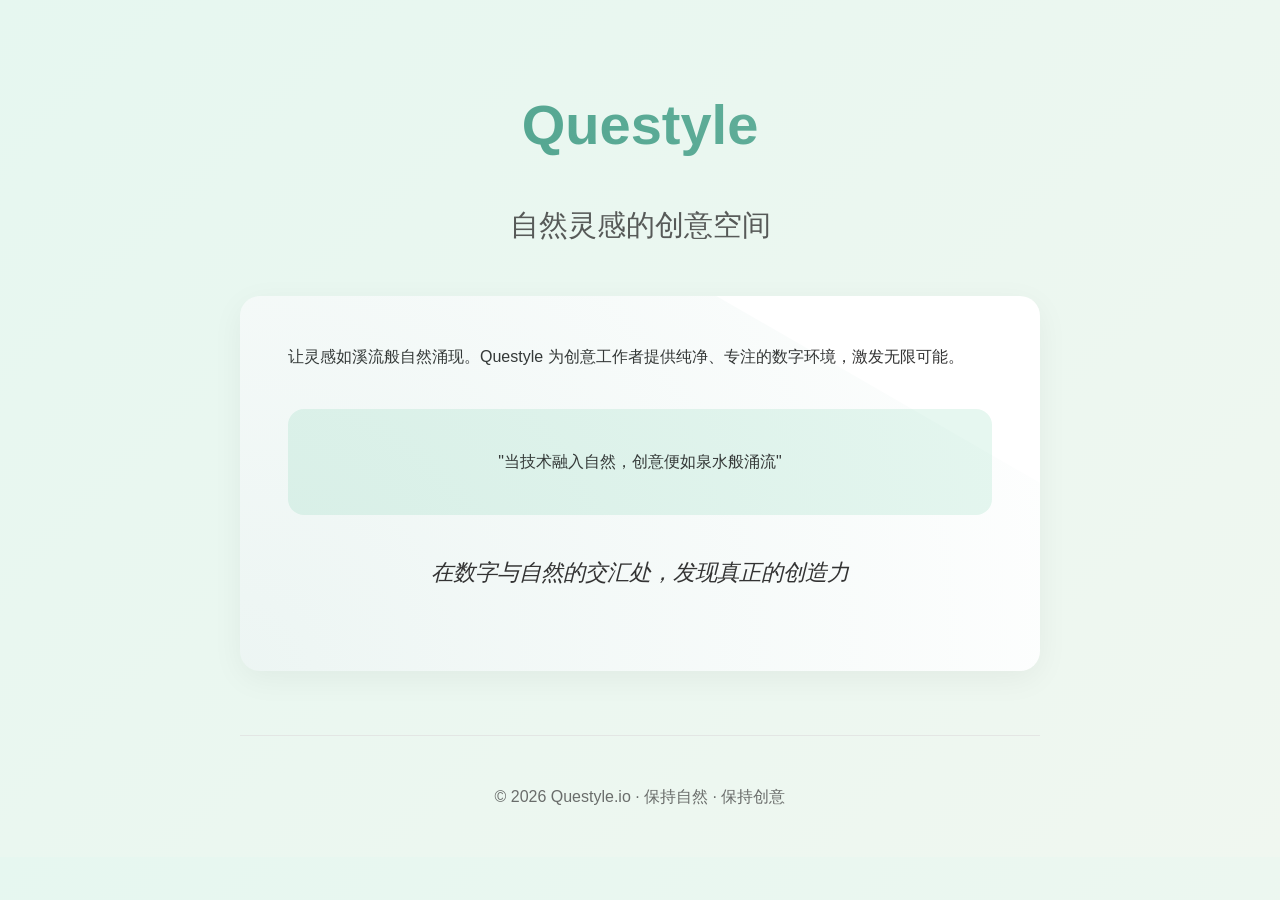
==== commit 1ab50fdf: "Nature-inspired update" ====
--- a/index.html
+++ b/index.html
@@ -1,363 +1,142 @@
 <!DOCTYPE html>
-<html lang="zh-CN">
+<html lang="zh">
 <head>
   <meta charset="UTF-8">
   <meta name="viewport" content="width=device-width, initial-scale=1.0">
-  <title>Questyle - 探索未知</title>
-  <meta name="description" content="Questyle 创新空间 - 探索科技与人文的边界">
+  <title>Questyle - 自然灵感</title>
   <style>
-    :root {
-      --primary: #10b981;
-      --secondary: #059669;
-      --accent: #f59e0b;
-      --bg: #0f172a;
-      --card-bg: rgba(30, 41, 59, 0.8);
-      --text: #f1f5f9;
-      --muted: #94a3b8;
+    * { margin: 0; padding: 0; box-sizing: border-box; }
+    body {
+      background: linear-gradient(135deg, #e6f7f0 0%, #f0f7f0 100%);
+      color: #333;
+      font-family: 'Segoe UI', sans-serif;
+      line-height: 1.6;
+      padding: 3rem;
     }
-    
-    * {
-      margin: 0;
-      padding: 0;
-      box-sizing: border-box;
+    .container { max-width: 800px; margin: 0 auto; }
+    h1 {
+      font-size: 3.5rem;
+      text-align: center;
+      margin: 2rem 0;
+      background: linear-gradient(45deg, #4a9f8a, #6ab5a0);
+      -webkit-background-clip: text;
+      background-clip: text;
+      color: transparent;
     }
-    
-    body {
-      font-family: 'Inter', 'Segoe UI', 'Microsoft YaHei', sans-serif;
-      background: var(--bg);
-      color: var(--text);
-      line-height: 1.6;
-      overflow-x: hidden;
+    .subtitle {
+      font-size: 1.8rem;
+      text-align: center;
+      opacity: 0.8;
+      margin-bottom: 3rem;
     }
-    
-    .hero {
-      min-height: 100vh;
-      display: flex;
-      align-items: center;
-      justify-content: center;
-      position: relative;
-      padding: 2rem;
-      background: radial-gradient(ellipse at center, rgba(16, 185, 129, 0.1) 0%, transparent 70%);
-    }
-    
-    .hero::before {
-      content: '';
-      position: absolute;
-      width: 100%;
-      height: 100%;
-      background: 
-        repeating-linear-gradient(
-          90deg,
-          transparent,
-          transparent 50px,
-          rgba(16, 185, 129, 0.03) 50px,
-          rgba(16, 185, 129, 0.03) 51px
-        ),
-        repeating-linear-gradient(
-          0deg,
-          transparent,
-          transparent 50px,
-          rgba(16, 185, 129, 0.03) 50px,
-          rgba(16, 185, 129, 0.03) 51px
-        );
-      animation: gridMove 20s linear infinite;
-    }
-    
-    @keyframes gridMove {
-      from { transform: translate(0, 0); }
-      to { transform: translate(50px, 50px); }
-    }
-    
-    .hero-content {
-      position: relative;
-      z-index: 1;
-      text-align: center;
-      max-width: 900px;
-    }
-    
-    .hero h1 {
-      font-size: clamp(3rem, 10vw, 7rem);
-      font-weight: 800;
-      letter-spacing: -0.03em;
-      margin-bottom: 1.5rem;
-      background: linear-gradient(135deg, var(--primary), var(--accent));
-      -webkit-background-clip: text;
-      -webkit-text-fill-color: transparent;
-      background-clip: text;
-      animation: pulse 4s ease-in-out infinite;
-    }
-    
-    @keyframes pulse {
-      0%, 100% { opacity: 1; }
-      50% { opacity: 0.8; }
-    }
-    
-    .hero p {
-      font-size: clamp(1.2rem, 3vw, 1.6rem);
-      color: var(--muted);
-      margin-bottom: 2rem;
-      line-height: 1.7;
-    }
-    
-    .date-line {
-      display: inline-flex;
-      align-items: center;
-      gap: 1rem;
-      padding: 0.8rem 2rem;
-      background: var(--card-bg);
-      border: 1px solid rgba(16, 185, 129, 0.3);
-      border-radius: 50px;
-      font-size: 1rem;
-      color: var(--primary);
-      margin-bottom: 3rem;
-      backdrop-filter: blur(10px);
-    }
-    
-    .quote-box {
-      background: var(--card-bg);
-      border: 1px solid rgba(16, 185, 129, 0.2);
+    .content {
+      background: white;
       border-radius: 20px;
-      padding: 2.5rem;
-      max-width: 700px;
-      margin: 0 auto 3rem;
-      backdrop-filter: blur(20px);
+      padding: 3rem;
+      margin-bottom: 4rem;
+      box-shadow: 0 8px 32px rgba(0,0,0,0.05);
       position: relative;
       overflow: hidden;
     }
-    
-    .quote-box::before {
-      content: '"';
+    .content::before {
+      content: '';
       position: absolute;
-      top: -20px;
-      left: 20px;
-      font-size: 150px;
-      color: rgba(16, 185, 129, 0.1);
-      font-family: Georgia, serif;
-      line-height: 1;
+      top: -50%;
+      right: -50%;
+      width: 300%;
+      height: 300%;
+      background: radial-gradient(circle, rgba(74,159,138,0.1) 0%, transparent 70%);
+      transform: rotate(30deg);
     }
-    
-    .quote-box blockquote {
+    .highlight {
+      background: #e6f7f0;
+      border-radius: 16px;
+      padding: 2.5rem;
+      text-align: center;
+      margin: 2.5rem 0;
+      transition: all 0.3s ease;
+    }
+    .highlight:hover {
+      transform: scale(1.02);
+      background: #d4f0e6;
+      box-shadow: 0 5px 15px rgba(0,0,0,0.08);
+    }
+    .quote {
+      font-style: italic;
       font-size: 1.4rem;
-      font-style: italic;
-      color: var(--text);
-      line-height: 1.7;
+      text-align: center;
+      margin: 2rem 0;
       position: relative;
-      z-index: 1;
     }
-    
-    .quote-box cite {
-      display: block;
-      margin-top: 1.5rem;
-      color: var(--accent);
-      font-style: normal;
-      font-size: 1rem;
+    .water-drop {
+      position: absolute;
+      border-radius: 50%;
+      background: rgba(74,159,138,0.2);
+      opacity: 0;
+      transition: all 0.5s ease;
     }
-    
-    .stats-grid {
-      display: grid;
-      grid-template-columns: repeat(auto-fit, minmax(200px, 1fr));
-      gap: 1.5rem;
-      max-width: 800px;
-      margin: 0 auto 3rem;
-    }
-    
-    .stat-card {
-      background: var(--card-bg);
-      border: 1px solid rgba(16, 185, 129, 0.2);
-      border-radius: 12px;
-      padding: 1.5rem;
-      text-align: center;
-      backdrop-filter: blur(10px);
-    }
-    
-    .stat-number {
-      font-size: 2.5rem;
-      font-weight: 700;
-      color: var(--primary);
-      display: block;
-    }
-    
-    .stat-label {
-      color: var(--muted);
-      font-size: 0.9rem;
-      margin-top: 0.5rem;
-    }
-    
-    .features {
-      display: grid;
-      grid-template-columns: repeat(auto-fit, minmax(280px, 1fr));
-      gap: 2rem;
-      max-width: 1200px;
-      margin: 0 auto 3rem;
-      padding: 0 2rem;
-    }
-    
-    .feature {
-      background: var(--card-bg);
-      border: 1px solid rgba(16, 185, 129, 0.15);
-      border-radius: 16px;
-      padding: 2rem;
-      transition: all 0.3s ease;
-      backdrop-filter: blur(10px);
-    }
-    
-    .feature:hover {
-      border-color: var(--primary);
-      transform: translateY(-5px);
-      box-shadow: 0 10px 40px rgba(16, 185, 129, 0.15);
-    }
-    
-    .feature-icon {
-      font-size: 2.5rem;
-      margin-bottom: 1rem;
-    }
-    
-    .feature h3 {
-      font-size: 1.4rem;
-      color: var(--primary);
-      margin-bottom: 0.8rem;
-    }
-    
-    .feature p {
-      color: var(--muted);
-      line-height: 1.6;
-    }
-    
     .footer {
       text-align: center;
-      padding: 3rem 2rem;
-      color: var(--muted);
-      border-top: 1px solid rgba(16, 185, 129, 0.1);
+      opacity: 0.7;
+      padding-top: 3rem;
+      border-top: 1px solid #e0e0e0;
     }
-    
-    .footer a {
-      color: var(--primary);
-      text-decoration: none;
-    }
-    
     @media (max-width: 768px) {
-      .stats-grid { grid-template-columns: repeat(2, 1fr); }
-      .quote-box blockquote { font-size: 1.2rem; }
+      h1 { font-size: 2.5rem; }
+      .subtitle { font-size: 1.4rem; }
     }
   </style>
 </head>
 <body>
-  <div class="hero">
-    <div class="hero-content">
-      <h1>Questyle</h1>
-      <p>探索科技与人文的边界<br>发现未知的可能性</p>
+  <div class="container">
+    <h1>Questyle</h1>
+    <div class="subtitle">自然灵感的创意空间</div>
+
+    <div class="content">
+      <p>让灵感如溪流般自然涌现。Questyle 为创意工作者提供纯净、专注的数字环境，激发无限可能。</p>
       
-      <div class="date-line">
-        <span>📅</span>
-        <span id="currentDate"></span>
+      <div class="highlight">
+        <p>"当技术融入自然，创意便如泉水般涌流"</p>
       </div>
-      
-      <div class="quote-box">
-        <blockquote id="quoteText">加载中...</blockquote>
-        <cite id="quoteAuthor"></cite>
-      </div>
-      
-      <div class="stats-grid">
-        <div class="stat-card">
-          <span class="stat-number" id="dayOfYear"></span>
-          <span class="stat-label">今年的第几天</span>
-        </div>
-        <div class="stat-card">
-          <span class="stat-number" id="weekNumber"></span>
-          <span class="stat-label">第几周</span>
-        </div>
-        <div class="stat-card">
-          <span class="stat-number" id="hoursLeft"></span>
-          <span class="stat-label">距明天剩余小时</span>
-        </div>
-        <div class="stat-card">
-          <span class="stat-number" id="progressPercent"></span>
-          <span class="stat-label">今年进度</span>
-        </div>
+
+      <div class="quote">
+        <p>在数字与自然的交汇处，发现真正的创造力</p>
       </div>
     </div>
-  </div>
-  
-  <div class="features">
-    <div class="feature">
-      <div class="feature-icon">🔬</div>
-      <h3>前沿研究</h3>
-      <p>探索最新的技术趋势，推动创新边界</p>
+
+    <div class="footer">
+      © 2026 Questyle.io · 保持自然 · 保持创意
     </div>
-    <div class="feature">
-      <div class="feature-icon">💻</div>
-      <h3>技术实践</h3>
-      <p>将理论转化为实际解决方案，创造价值</p>
-    </div>
-    <div class="feature">
-      <div class="feature-icon">🌐</div>
-      <h3>全球视野</h3>
-      <p>连接世界各地的创新者，共享知识与经验</p>
-    </div>
-  </div>
-  
-  <div class="footer">
-    <p>&copy; 2026 创新空间. 保留所有权利.</p>
-    <p style="margin-top: 1rem;">
-      联系：<a href="mailto:hbtony@aliyun.com">hbtony@aliyun.com</a>
-    </p>
-    <p style="margin-top: 0.5rem; font-size: 0.85rem;">每日更新 · 持续探索 · 永不止步</p>
   </div>
 
   <script>
-    const now = new Date();
-    
-    // 日期显示
-    const options = { year: 'numeric', month: 'long', day: 'numeric', weekday: 'long' };
-    document.getElementById('currentDate').textContent = now.toLocaleDateString('zh-CN', options);
-    
-    // 一年中的第几天
-    const start = new Date(now.getFullYear(), 0, 0);
-    const diff = now - start;
-    const oneDay = 1000 * 60 * 60 * 24;
-    const dayOfYear = Math.floor(diff / oneDay);
-    document.getElementById('dayOfYear').textContent = dayOfYear;
-    
-    // 周数
-    const target = new Date(now.valueOf());
-    const dayNr = (now.getDay() + 6) % 7;
-    target.setDate(target.getDate() - dayNr + 3);
-    const firstThursday = target.valueOf();
-    target.setMonth(0, 1);
-    if (target.getDay() !== 4) {
-      target.setMonth(0, 1 + ((4 - target.getDay()) + 7) % 7);
-    }
-    const weekNumber = 1 + Math.ceil((firstThursday - target) / (1000 * 60 * 60 * 24 * 7));
-    document.getElementById('weekNumber').textContent = weekNumber;
-    
-    // 距明天剩余小时
-    const tomorrow = new Date(now);
-    tomorrow.setDate(tomorrow.getDate() + 1);
-    tomorrow.setHours(0, 0, 0, 0);
-    const hoursLeft = Math.ceil((tomorrow - now) / (1000 * 60 * 60));
-    document.getElementById('hoursLeft').textContent = hoursLeft;
-    
-    // 今年进度
-    const isLeap = (year) => (year % 4 === 0 && year % 100 !== 0) || (year % 400 === 0);
-    const daysInYear = isLeap(now.getFullYear()) ? 366 : 365;
-    const progressPercent = ((dayOfYear / daysInYear) * 100).toFixed(1);
-    document.getElementById('progressPercent').textContent = progressPercent + '%';
-    
-    // 每日语录
-    const quotes = [
-      { text: "探索未知是人类的本质，科技是我们最好的工具。", author: "未知" },
-      { text: "真正的创新来自于对边界的挑战。", author: "史蒂夫·乔布斯" },
-      { text: "未来已经到来，只是分布得不太均匀。", author: "威廉·吉布森" },
-      { text: "最好的方式是预测未来的方式，就是创造它。", author: "彼得·德鲁克" },
-      { text: "技术本身没有好坏，取决于使用它的人。", author: "比尔·盖茨" },
-      { text: "好奇心是科学探索的最强动力。", author: "阿尔伯特·爱因斯坦" },
-      { text: "在变化中寻找机会，在挑战中发现可能。", author: "未知" }
-    ];
-    
-    const today = now.getDate();
-    const quote = quotes[today % quotes.length];
-    document.getElementById('quoteText').textContent = quote.text;
-    document.getElementById('quoteAuthor').textContent = `— ${quote.author}`;
+    // 水滴微动效
+    document.addEventListener('DOMContentLoaded', () => {
+      const highlight = document.querySelector('.highlight');
+      highlight.addEventListener('mouseenter', (e) => {
+        const rect = highlight.getBoundingClientRect();
+        const x = e.clientX - rect.left;
+        const y = e.clientY - rect.top;
+        
+        const drop = document.createElement('div');
+        drop.className = 'water-drop';
+        drop.style.width = '40px';
+        drop.style.height = '40px';
+        drop.style.left = `${x - 20}px`;
+        drop.style.top = `${y - 20}px`;
+        highlight.appendChild(drop);
+        
+        setTimeout(() => {
+          drop.style.width = '80px';
+          drop.style.height = '80px';
+          drop.style.opacity = 0;
+        }, 10);
+        
+        setTimeout(() => {
+          drop.remove();
+        }, 500);
+      });
+    });
   </script>
 </body>
-</html>
+</html>
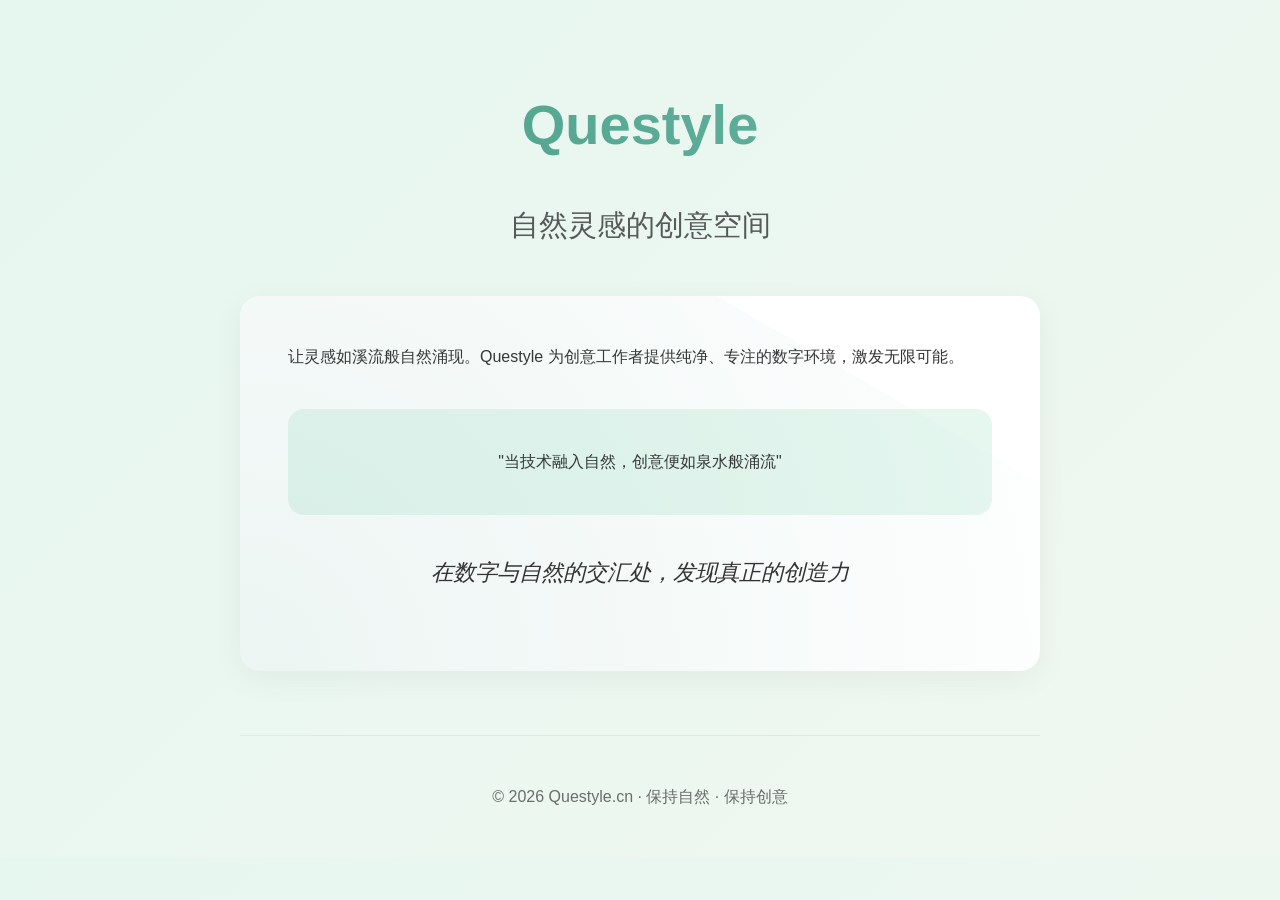
==== commit 7f21c94a: "Update footer domain to .cn" ====
--- a/index.html
+++ b/index.html
@@ -105,7 +105,7 @@
     </div>
 
     <div class="footer">
-      © 2026 Questyle.io · 保持自然 · 保持创意
+      © 2026 Questyle.cn · 保持自然 · 保持创意
     </div>
   </div>
 
